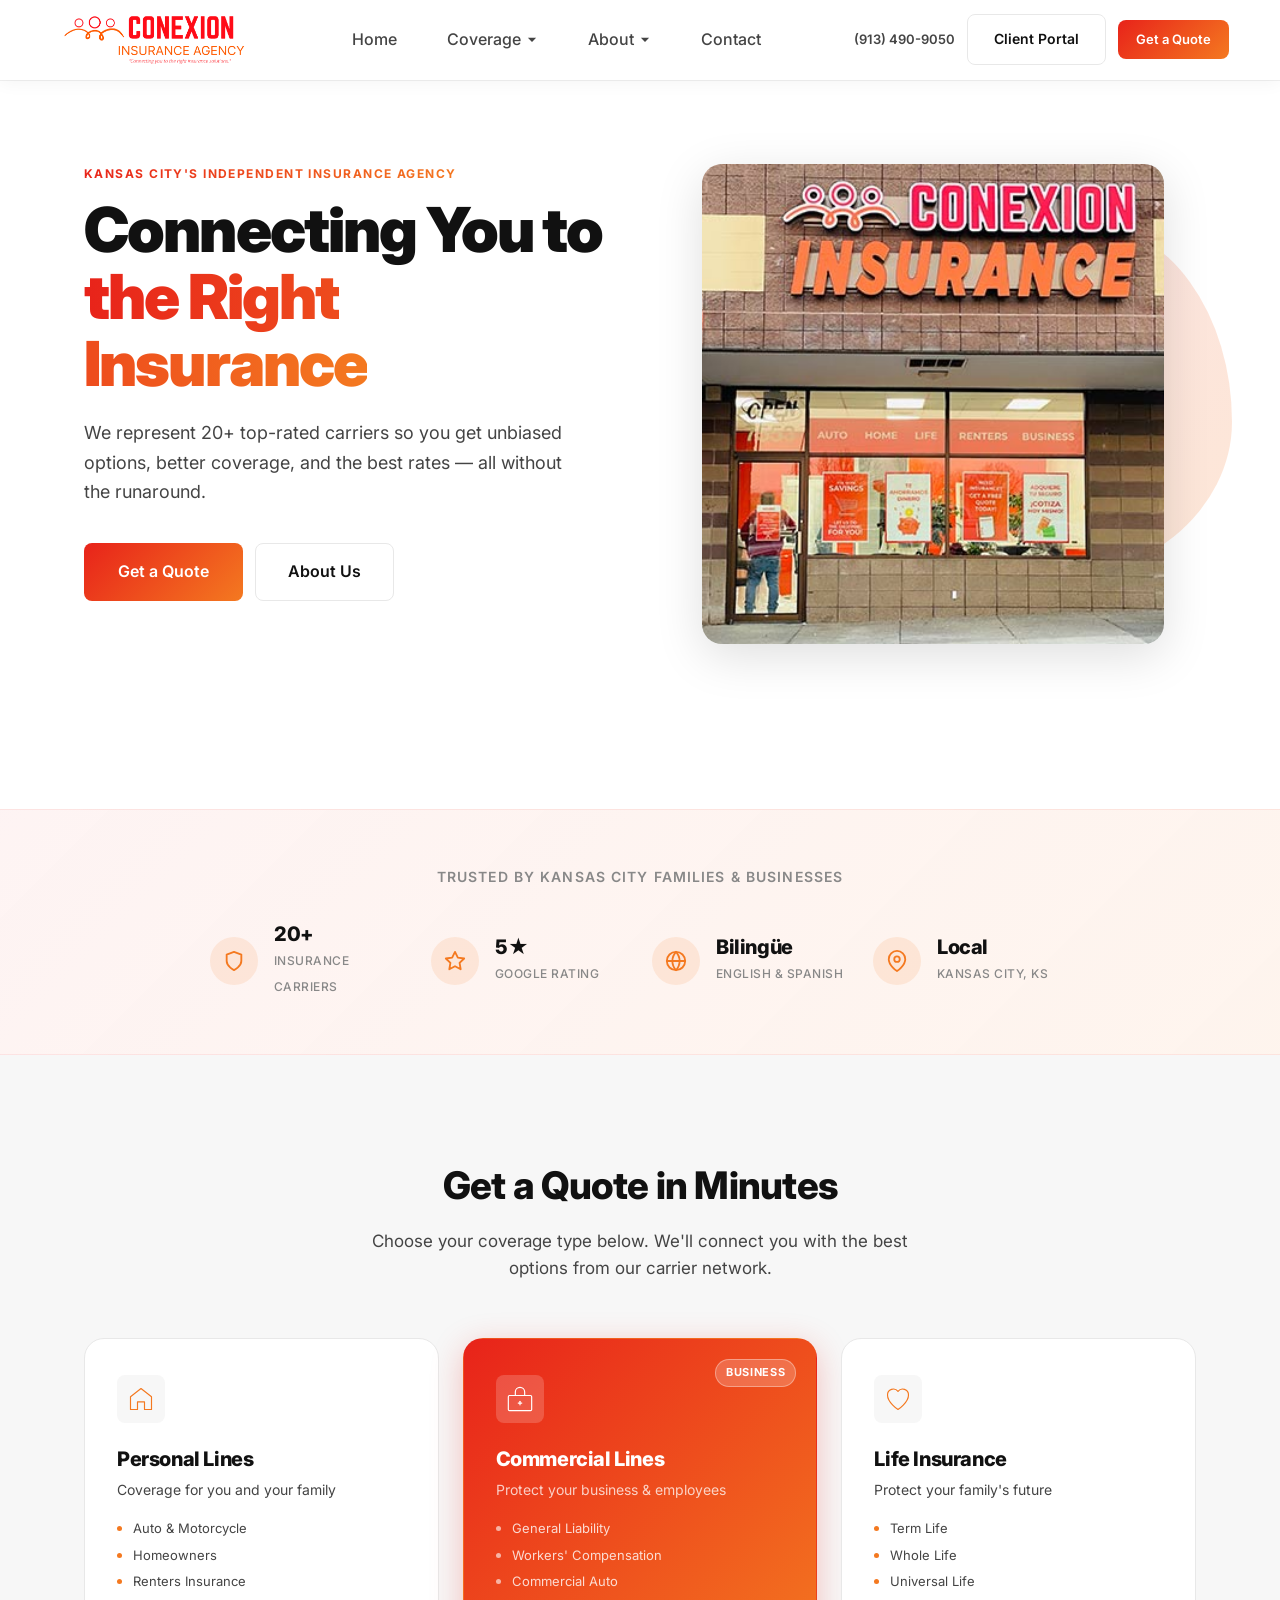
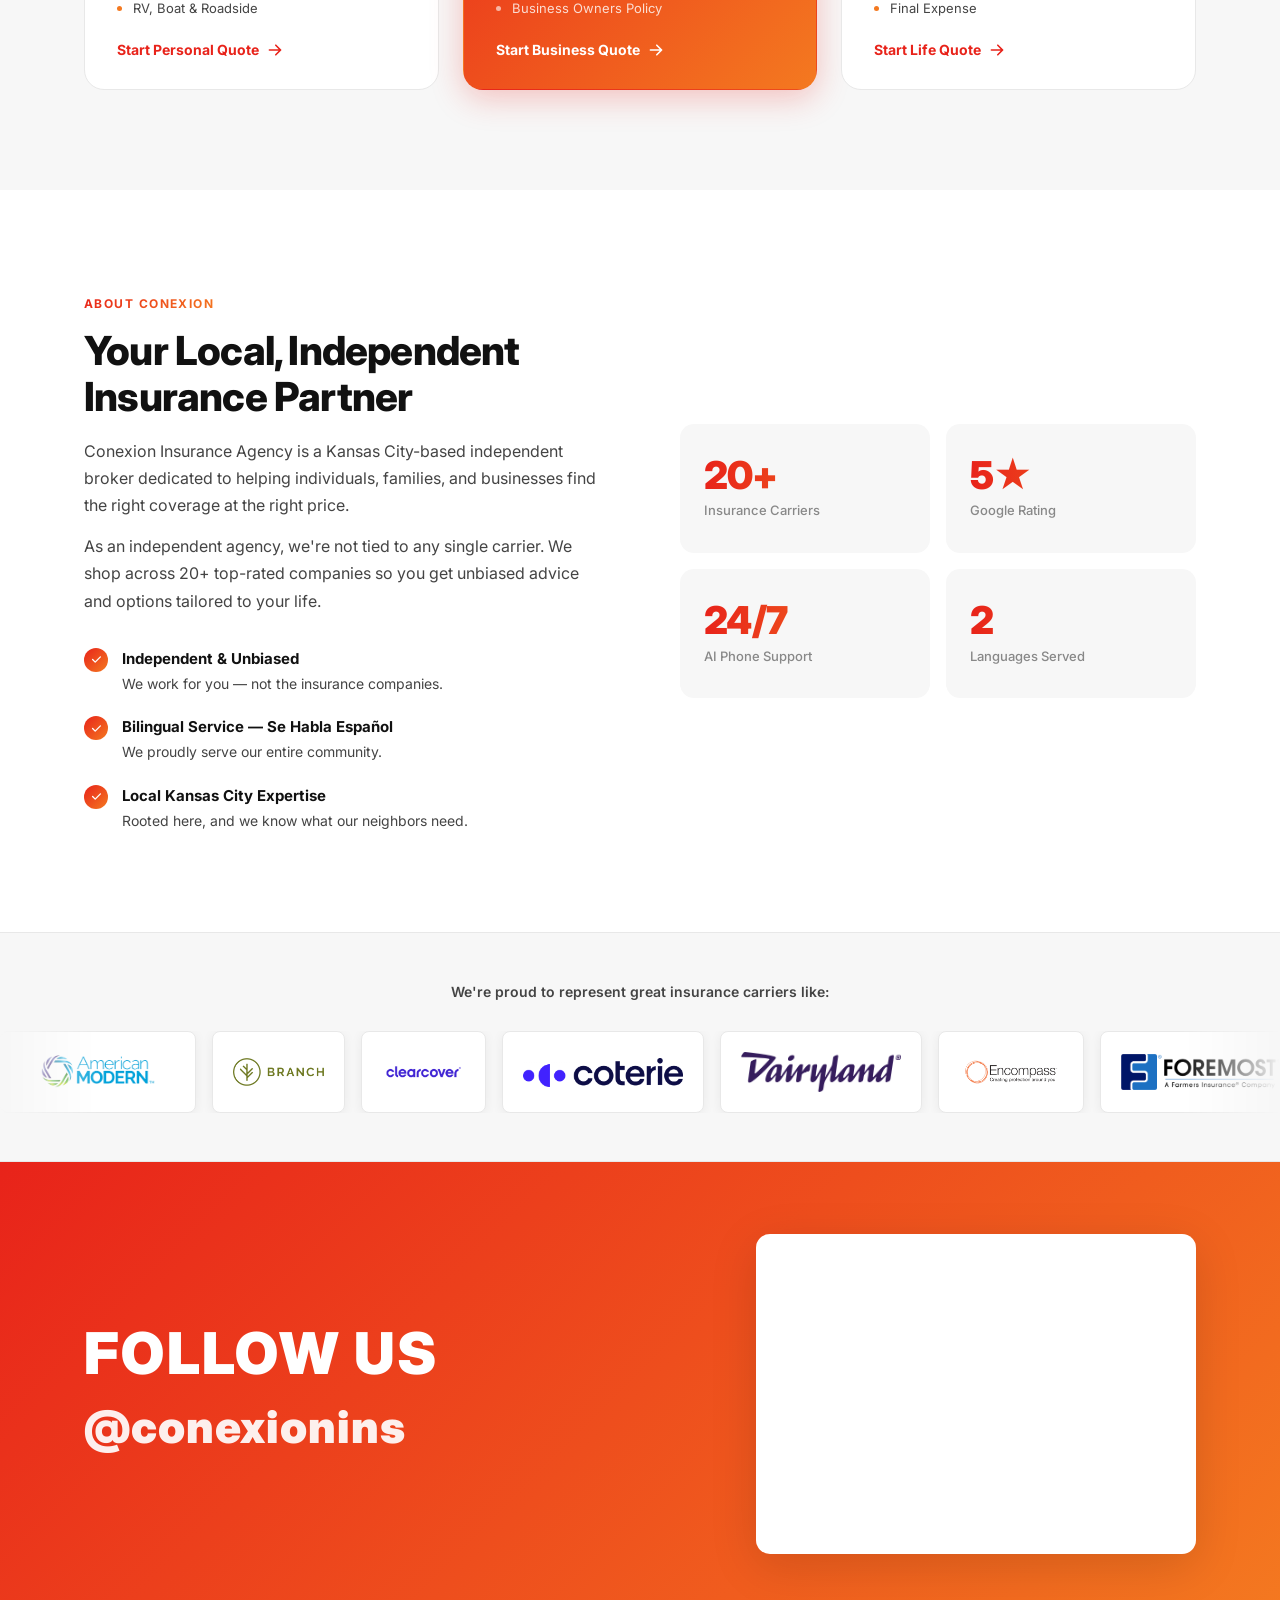
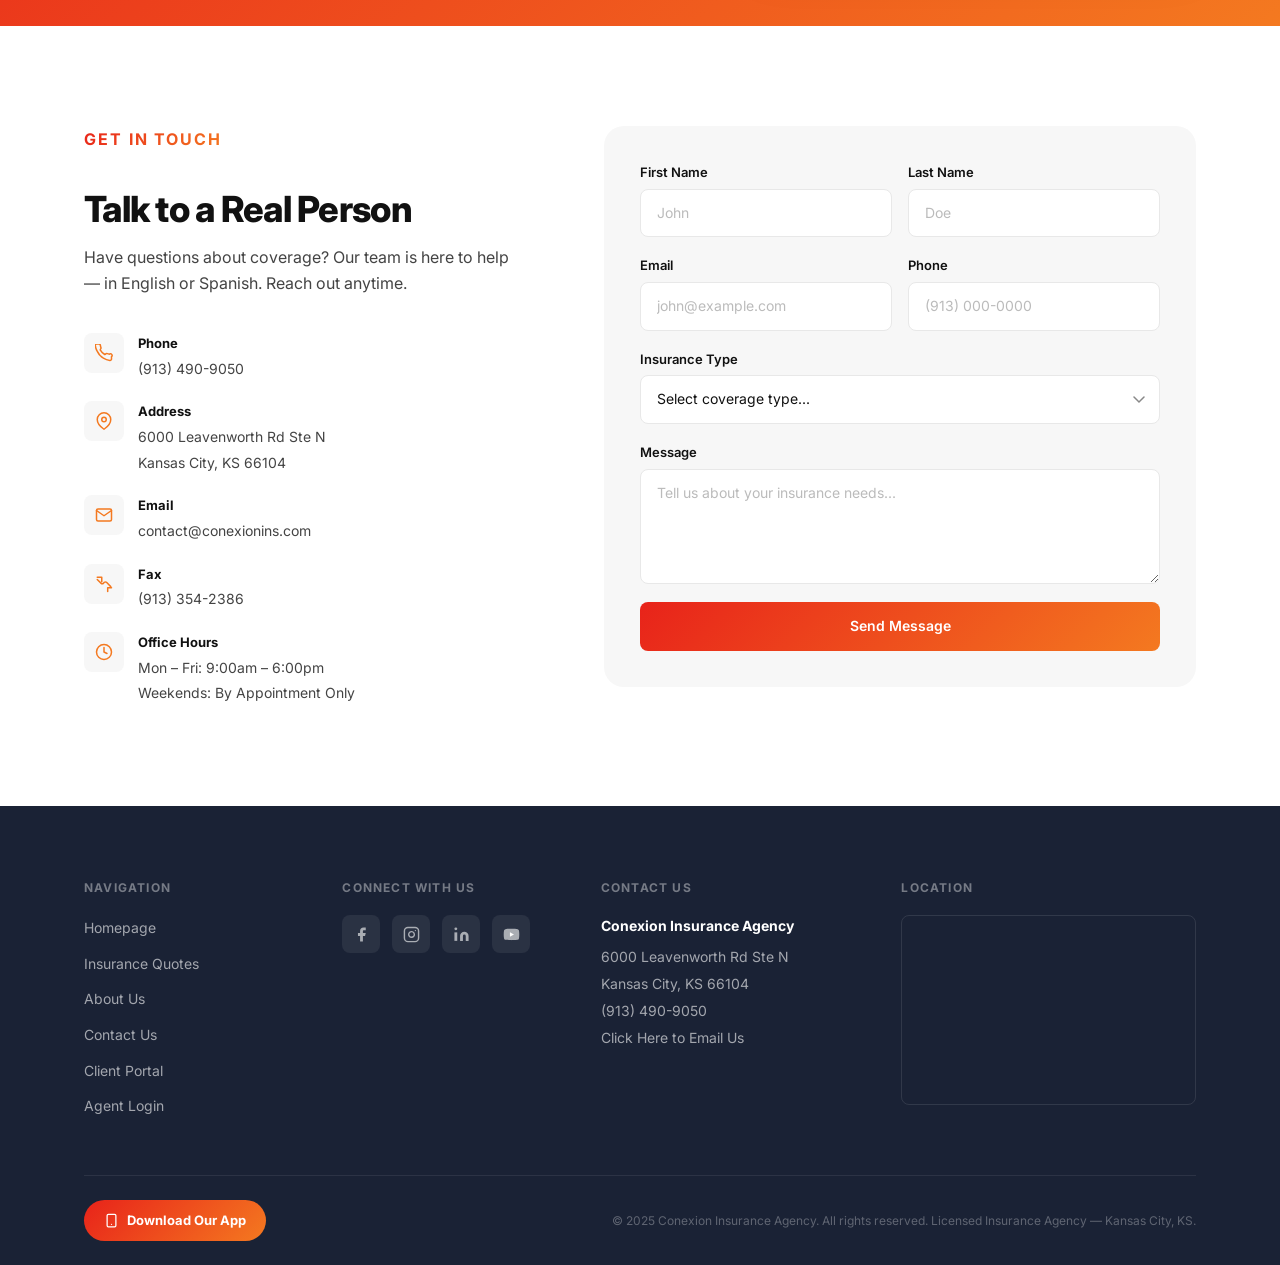
==== index.html @ 3abfe739 "Initial commit" ====
<!DOCTYPE html>
<html lang="en">
<head>
  <meta charset="UTF-8">
  <meta name="viewport" content="width=device-width, initial-scale=1.0">
  <title>Conexion Insurance Agency | Kansas City</title>
  <meta name="description" content="Conexion Insurance Agency — Connecting you to the right insurance solutions. Auto, Home, Business, and Life Insurance in Kansas City, KS.">
  <link rel="preconnect" href="https://fonts.googleapis.com">
  <link rel="preconnect" href="https://fonts.gstatic.com" crossorigin>
  <link href="https://fonts.googleapis.com/css2?family=Inter:ital,wght@0,300;0,400;0,500;0,600;0,700;0,800;0,900;1,400&display=swap" rel="stylesheet">
  <link rel="icon" type="image/svg+xml" href="favicon.svg">
  <link rel="stylesheet" href="styles.css">
</head>
<body>

  <div id="site-header"></div>

  <!-- ═══════════════════════════════════════════════
       HERO
  ════════════════════════════════════════════════ -->
  <section id="home" class="hero">
    <div class="hero-content">
      <p class="eyebrow">Kansas City's Independent Insurance Agency</p>
      <h1 class="hero-headline">
        Connecting You to<br>
        <span class="gradient-text">the Right Insurance</span>
      </h1>
      <p class="hero-sub">
        We represent 20+ top-rated carriers so you get unbiased options, better coverage, and the best rates — all without the runaround.
      </p>
      <div class="hero-actions">
        <a href="#coverage" class="btn-primary btn-large">Get a Quote</a>
        <a href="#about" class="btn-ghost btn-large">About Us</a>
      </div>
    </div>

    <div class="hero-visual">
      <div class="hero-blob-shape"></div>
      <div class="hero-photo-frame">
        <img src="Images/outside.jpg" alt="Conexion Insurance Agency office" loading="eager">
      </div>
    </div>
  </section>

  <!-- ═══════════════════════════════════════════════
       STATS BAR
  ════════════════════════════════════════════════ -->
  <section class="stats-bar">
    <div class="container">
      <p class="stats-bar__label">Trusted by Kansas City families &amp; businesses</p>
      <div class="stats-bar__grid">
        <div class="stat-item">
          <div class="stat-icon">
            <svg viewBox="0 0 24 24" fill="none" stroke="currentColor" stroke-width="2" stroke-linecap="round" stroke-linejoin="round"><path d="M12 22s8-4 8-10V5l-8-3-8 3v7c0 6 8 10 8 10z"/></svg>
          </div>
          <div>
            <strong>20+</strong>
            <span>Insurance Carriers</span>
          </div>
        </div>
        <div class="stat-item">
          <div class="stat-icon">
            <svg viewBox="0 0 24 24" fill="none" stroke="currentColor" stroke-width="2" stroke-linecap="round" stroke-linejoin="round"><polygon points="12 2 15.09 8.26 22 9.27 17 14.14 18.18 21.02 12 17.77 5.82 21.02 7 14.14 2 9.27 8.91 8.26 12 2"/></svg>
          </div>
          <div>
            <strong>5★</strong>
            <span>Google Rating</span>
          </div>
        </div>
        <div class="stat-item">
          <div class="stat-icon">
            <svg viewBox="0 0 24 24" fill="none" stroke="currentColor" stroke-width="2" stroke-linecap="round" stroke-linejoin="round"><circle cx="12" cy="12" r="10"/><line x1="2" y1="12" x2="22" y2="12"/><path d="M12 2a15.3 15.3 0 014 10 15.3 15.3 0 01-4 10 15.3 15.3 0 01-4-10 15.3 15.3 0 014-10z"/></svg>
          </div>
          <div>
            <strong>Bilingüe</strong>
            <span>English &amp; Spanish</span>
          </div>
        </div>
        <div class="stat-item">
          <div class="stat-icon">
            <svg viewBox="0 0 24 24" fill="none" stroke="currentColor" stroke-width="2" stroke-linecap="round" stroke-linejoin="round"><path d="M21 10c0 7-9 13-9 13s-9-6-9-13a9 9 0 0118 0z"/><circle cx="12" cy="10" r="3"/></svg>
          </div>
          <div>
            <strong>Local</strong>
            <span>Kansas City, KS</span>
          </div>
        </div>
      </div>
    </div>
  </section>

  <!-- ═══════════════════════════════════════════════
       QUOTE / COVERAGE SECTION
  ════════════════════════════════════════════════ -->
  <section id="coverage" class="coverage-section">
    <div class="container">
      <div class="section-header">
        <h2>Get a Quote in Minutes</h2>
        <p>Choose your coverage type below. We'll connect you with the best options from our carrier network.</p>
      </div>

      <div class="quote-grid">

        <!-- Personal Lines -->
        <a href="https://quote.quotamation.com/direct-quote/conexioninsurance"
           target="_blank" rel="noopener noreferrer"
           class="quote-card">
          <div class="quote-card__icon">
            <svg viewBox="0 0 48 48" fill="none" stroke="currentColor" stroke-width="2" stroke-linecap="round" stroke-linejoin="round">
              <path d="M6 20L24 6L42 20V42H30V29H18V42H6V20Z"/>
            </svg>
          </div>
          <div class="quote-card__body">
            <h3>Personal Lines</h3>
            <p>Coverage for you and your family</p>
            <ul class="coverage-list">
              <li>Auto &amp; Motorcycle</li>
              <li>Homeowners</li>
              <li>Renters Insurance</li>
              <li>RV, Boat &amp; Roadside</li>
            </ul>
          </div>
          <div class="quote-card__cta">
            Start Personal Quote
            <svg viewBox="0 0 20 20" fill="currentColor"><path fill-rule="evenodd" d="M10.293 3.293a1 1 0 011.414 0l6 6a1 1 0 010 1.414l-6 6a1 1 0 01-1.414-1.414L14.586 11H3a1 1 0 110-2h11.586l-4.293-4.293a1 1 0 010-1.414z" clip-rule="evenodd"/></svg>
          </div>
        </a>

        <!-- Commercial Lines (featured) -->
        <a href="https://form.1fort.com/argsshal"
           target="_blank" rel="noopener noreferrer"
           class="quote-card quote-card--featured">
          <div class="featured-tag">Business</div>
          <div class="quote-card__icon">
            <svg viewBox="0 0 48 48" fill="none" stroke="currentColor" stroke-width="2" stroke-linecap="round" stroke-linejoin="round">
              <rect x="4" y="18" width="40" height="26" rx="2"/>
              <path d="M16 18V12a8 8 0 0116 0v6"/>
              <line x1="24" y1="28" x2="24" y2="34"/>
              <line x1="21" y1="31" x2="27" y2="31"/>
            </svg>
          </div>
          <div class="quote-card__body">
            <h3>Commercial Lines</h3>
            <p>Protect your business &amp; employees</p>
            <ul class="coverage-list">
              <li>General Liability</li>
              <li>Workers' Compensation</li>
              <li>Commercial Auto</li>
              <li>Business Owners Policy</li>
            </ul>
          </div>
          <div class="quote-card__cta">
            Start Business Quote
            <svg viewBox="0 0 20 20" fill="currentColor"><path fill-rule="evenodd" d="M10.293 3.293a1 1 0 011.414 0l6 6a1 1 0 010 1.414l-6 6a1 1 0 01-1.414-1.414L14.586 11H3a1 1 0 110-2h11.586l-4.293-4.293a1 1 0 010-1.414z" clip-rule="evenodd"/></svg>
          </div>
        </a>

        <!-- Life Insurance -->
        <a href="https://app.back9ins.com/apply/ElisUmana"
           target="_blank" rel="noopener noreferrer"
           class="quote-card">
          <div class="quote-card__icon">
            <svg viewBox="0 0 48 48" fill="none" stroke="currentColor" stroke-width="2" stroke-linecap="round" stroke-linejoin="round">
              <path d="M24 42S6 30 6 17a10 10 0 0118-6 10 10 0 0118 6c0 13-18 25-18 25z"/>
            </svg>
          </div>
          <div class="quote-card__body">
            <h3>Life Insurance</h3>
            <p>Protect your family's future</p>
            <ul class="coverage-list">
              <li>Term Life</li>
              <li>Whole Life</li>
              <li>Universal Life</li>
              <li>Final Expense</li>
            </ul>
          </div>
          <div class="quote-card__cta">
            Start Life Quote
            <svg viewBox="0 0 20 20" fill="currentColor"><path fill-rule="evenodd" d="M10.293 3.293a1 1 0 011.414 0l6 6a1 1 0 010 1.414l-6 6a1 1 0 01-1.414-1.414L14.586 11H3a1 1 0 110-2h11.586l-4.293-4.293a1 1 0 010-1.414z" clip-rule="evenodd"/></svg>
          </div>
        </a>

      </div>
    </div>
  </section>

  <!-- ═══════════════════════════════════════════════
       ABOUT
  ════════════════════════════════════════════════ -->
  <section id="about" class="about-section">
    <div class="container">
      <div class="about-grid">

        <div class="about-content">
          <p class="eyebrow">About Conexion</p>
          <h2>Your Local, Independent Insurance Partner</h2>
          <p class="body-lg">Conexion Insurance Agency is a Kansas City-based independent broker dedicated to helping individuals, families, and businesses find the right coverage at the right price.</p>
          <p class="body-lg">As an independent agency, we're not tied to any single carrier. We shop across 20+ top-rated companies so you get unbiased advice and options tailored to your life.</p>

          <div class="about-features">
            <div class="about-feature">
              <div class="check-icon" aria-hidden="true">
                <svg viewBox="0 0 20 20" fill="currentColor"><path fill-rule="evenodd" d="M16.707 5.293a1 1 0 010 1.414l-8 8a1 1 0 01-1.414 0l-4-4a1 1 0 011.414-1.414L8 12.586l7.293-7.293a1 1 0 011.414 0z" clip-rule="evenodd"/></svg>
              </div>
              <div>
                <strong>Independent &amp; Unbiased</strong>
                <p>We work for you — not the insurance companies.</p>
              </div>
            </div>
            <div class="about-feature">
              <div class="check-icon" aria-hidden="true">
                <svg viewBox="0 0 20 20" fill="currentColor"><path fill-rule="evenodd" d="M16.707 5.293a1 1 0 010 1.414l-8 8a1 1 0 01-1.414 0l-4-4a1 1 0 011.414-1.414L8 12.586l7.293-7.293a1 1 0 011.414 0z" clip-rule="evenodd"/></svg>
              </div>
              <div>
                <strong>Bilingual Service — Se Habla Español</strong>
                <p>We proudly serve our entire community.</p>
              </div>
            </div>
            <div class="about-feature">
              <div class="check-icon" aria-hidden="true">
                <svg viewBox="0 0 20 20" fill="currentColor"><path fill-rule="evenodd" d="M16.707 5.293a1 1 0 010 1.414l-8 8a1 1 0 01-1.414 0l-4-4a1 1 0 011.414-1.414L8 12.586l7.293-7.293a1 1 0 011.414 0z" clip-rule="evenodd"/></svg>
              </div>
              <div>
                <strong>Local Kansas City Expertise</strong>
                <p>Rooted here, and we know what our neighbors need.</p>
              </div>
            </div>
          </div>
        </div>

        <div class="about-stats-grid">
          <div class="stat-card">
            <span class="stat-num gradient-text">20+</span>
            <span class="stat-label">Insurance Carriers</span>
          </div>
          <div class="stat-card">
            <span class="stat-num gradient-text">5★</span>
            <span class="stat-label">Google Rating</span>
          </div>
          <div class="stat-card">
            <span class="stat-num gradient-text">24/7</span>
            <span class="stat-label">AI Phone Support</span>
          </div>
          <div class="stat-card">
            <span class="stat-num gradient-text">2</span>
            <span class="stat-label">Languages Served</span>
          </div>
        </div>

      </div>
    </div>
  </section>

  <!-- ═══════════════════════════════════════════════
       CARRIERS MARQUEE
  ════════════════════════════════════════════════ -->
  <section class="carriers-section">
    <p class="carriers-label">We're proud to represent great insurance carriers like:</p>
    <div class="marquee-track" aria-hidden="true">
      <div class="marquee-inner">
        <!-- Set 1 -->
        <div class="carrier-badge"><img src="logos/American-Modern.webp" alt="American Modern" loading="lazy"></div>
        <div class="carrier-badge"><img src="logos/branch-1.webp" alt="Branch" loading="lazy"></div>
        <div class="carrier-badge"><img src="logos/clearcover.png" alt="Clearcover" loading="lazy"></div>
        <div class="carrier-badge"><img src="logos/Coterie_Logo_Trans_FullColor-1024x185.png" alt="Coterie" loading="lazy"></div>
        <div class="carrier-badge"><img src="logos/DL_rgb_logo.png" alt="Dairyland" loading="lazy"></div>
        <div class="carrier-badge"><img src="logos/encompass.png" alt="Encompass" loading="lazy"></div>
        <div class="carrier-badge"><img src="logos/logos_0002_Foremost.png" alt="Foremost" loading="lazy"></div>
        <div class="carrier-badge"><img src="logos/berkshire-hathaway-specialty-logo.png" alt="Berkshire Hathaway" loading="lazy"></div>
        <div class="carrier-badge"><img src="logos/infinity-insurance-logo-png.png" alt="Infinity" loading="lazy"></div>
        <div class="carrier-badge"><img src="logos/kemper.png" alt="Kemper" loading="lazy"></div>
        <div class="carrier-badge"><img src="logos/Logo_of_Lemonade,_Inc.svg.png" alt="Lemonade" loading="lazy"></div>
        <div class="carrier-badge"><img src="logos/liberty mututal.png" alt="Liberty Mutual" loading="lazy"></div>
        <div class="carrier-badge"><img src="logos/National-General-Insurance-Logo-Vector.svg-.png" alt="National General" loading="lazy"></div>
        <div class="carrier-badge"><img src="logos/Nationwide-Insurance-Logo.png" alt="Nationwide" loading="lazy"></div>
        <div class="carrier-badge"><img src="logos/pie.webp" alt="Pie" loading="lazy"></div>
        <div class="carrier-badge"><img src="logos/progressive.png" alt="Progressive" loading="lazy"></div>
        <div class="carrier-badge"><img src="logos/safeco.png" alt="Safeco" loading="lazy"></div>
        <div class="carrier-badge"><img src="logos/stateauto.webp" alt="State Auto" loading="lazy"></div>
        <div class="carrier-badge"><img src="logos/The_Hartford_Financial_Services_Group_logo.svg.png" alt="The Hartford" loading="lazy"></div>
        <div class="carrier-badge"><img src="logos/travelers.png" alt="Travelers" loading="lazy"></div>
        <!-- Set 2 (duplicate for seamless loop) -->
        <div class="carrier-badge"><img src="logos/American-Modern.webp" alt="American Modern" loading="lazy"></div>
        <div class="carrier-badge"><img src="logos/branch-1.webp" alt="Branch" loading="lazy"></div>
        <div class="carrier-badge"><img src="logos/clearcover.png" alt="Clearcover" loading="lazy"></div>
        <div class="carrier-badge"><img src="logos/Coterie_Logo_Trans_FullColor-1024x185.png" alt="Coterie" loading="lazy"></div>
        <div class="carrier-badge"><img src="logos/DL_rgb_logo.png" alt="Dairyland" loading="lazy"></div>
        <div class="carrier-badge"><img src="logos/encompass.png" alt="Encompass" loading="lazy"></div>
        <div class="carrier-badge"><img src="logos/logos_0002_Foremost.png" alt="Foremost" loading="lazy"></div>
        <div class="carrier-badge"><img src="logos/berkshire-hathaway-specialty-logo.png" alt="Berkshire Hathaway" loading="lazy"></div>
        <div class="carrier-badge"><img src="logos/infinity-insurance-logo-png.png" alt="Infinity" loading="lazy"></div>
        <div class="carrier-badge"><img src="logos/kemper.png" alt="Kemper" loading="lazy"></div>
        <div class="carrier-badge"><img src="logos/Logo_of_Lemonade,_Inc.svg.png" alt="Lemonade" loading="lazy"></div>
        <div class="carrier-badge"><img src="logos/liberty mututal.png" alt="Liberty Mutual" loading="lazy"></div>
        <div class="carrier-badge"><img src="logos/National-General-Insurance-Logo-Vector.svg-.png" alt="National General" loading="lazy"></div>
        <div class="carrier-badge"><img src="logos/Nationwide-Insurance-Logo.png" alt="Nationwide" loading="lazy"></div>
        <div class="carrier-badge"><img src="logos/pie.webp" alt="Pie" loading="lazy"></div>
        <div class="carrier-badge"><img src="logos/progressive.png" alt="Progressive" loading="lazy"></div>
        <div class="carrier-badge"><img src="logos/safeco.png" alt="Safeco" loading="lazy"></div>
        <div class="carrier-badge"><img src="logos/stateauto.webp" alt="State Auto" loading="lazy"></div>
        <div class="carrier-badge"><img src="logos/The_Hartford_Financial_Services_Group_logo.svg.png" alt="The Hartford" loading="lazy"></div>
        <div class="carrier-badge"><img src="logos/travelers.png" alt="Travelers" loading="lazy"></div>
      </div>
    </div>
  </section>

  <!-- ═══════════════════════════════════════════════
       INSTAGRAM
  ════════════════════════════════════════════════ -->
  <section class="instagram-section">
    <div class="container">
      <div class="instagram-inner">

        <div class="instagram-cta">
          <p class="instagram-follow">FOLLOW US</p>
          <a href="https://www.instagram.com/conexionins/" target="_blank" rel="noopener" class="instagram-handle">@conexionins</a>
        </div>

        <div class="instagram-embed-wrap">
          <iframe class="instagram-media" src="https://www.instagram.com/conexionins/embed/?cr=1&v=13&wp=438&rd=https%3A%2F%2Fwww.conexionins.com" allowtransparency="true" allowfullscreen="true" frameborder="0" scrolling="no"></iframe>
        </div>

      </div>
    </div>
  </section>

  <!-- ═══════════════════════════════════════════════
       CONTACT
  ════════════════════════════════════════════════ -->
  <section id="contact" class="contact-section">
    <div class="container">
      <div class="contact-grid">

        <div class="contact-info">
          <p class="eyebrow">Get in Touch</p>
          <h2>Talk to a Real Person</h2>
          <p>Have questions about coverage? Our team is here to help — in English or Spanish. Reach out anytime.</p>

          <div class="contact-details">
            <a href="tel:9134909050" class="contact-item">
              <div class="contact-item__icon">
                <svg viewBox="0 0 24 24" fill="none" stroke="currentColor" stroke-width="2" stroke-linecap="round" stroke-linejoin="round"><path d="M22 16.92v3a2 2 0 01-2.18 2 19.79 19.79 0 01-8.63-3.07A19.5 19.5 0 013.07 9.8 19.79 19.79 0 01.22 1.22 2 2 0 012.18 0h3a2 2 0 012 1.72c.127.96.361 1.903.7 2.81a2 2 0 01-.45 2.11L6.91 7.91a16 16 0 006.06 6.06l1.27-.63a2 2 0 012.11-.45c.907.339 1.85.573 2.81.7A2 2 0 0122 16.92z"/></svg>
              </div>
              <div>
                <strong>Phone</strong>
                <span>(913) 490-9050</span>
              </div>
            </a>
            <div class="contact-item">
              <div class="contact-item__icon">
                <svg viewBox="0 0 24 24" fill="none" stroke="currentColor" stroke-width="2" stroke-linecap="round" stroke-linejoin="round"><path d="M21 10c0 7-9 13-9 13s-9-6-9-13a9 9 0 0118 0z"/><circle cx="12" cy="10" r="3"/></svg>
              </div>
              <div>
                <strong>Address</strong>
                <span>6000 Leavenworth Rd Ste N<br>Kansas City, KS 66104</span>
              </div>
            </div>
            <a href="mailto:contact@conexionins.com" class="contact-item">
              <div class="contact-item__icon">
                <svg viewBox="0 0 24 24" fill="none" stroke="currentColor" stroke-width="2" stroke-linecap="round" stroke-linejoin="round"><path d="M4 4h16c1.1 0 2 .9 2 2v12c0 1.1-.9 2-2 2H4c-1.1 0-2-.9-2-2V6c0-1.1.9-2 2-2z"/><polyline points="22,6 12,13 2,6"/></svg>
              </div>
              <div>
                <strong>Email</strong>
                <span>contact@conexionins.com</span>
              </div>
            </a>
            <div class="contact-item">
              <div class="contact-item__icon">
                <svg viewBox="0 0 24 24" fill="none" stroke="currentColor" stroke-width="2" stroke-linecap="round" stroke-linejoin="round"><polyline points="22 16.92 16.92 16.92 16.92 22"/><path d="M21 15.46l-5.69-5.69a2 2 0 00-2.83 0l-1.42 1.41a2 2 0 01-2.83 0L3 6"/><path d="M3 3h6v6"/></svg>
              </div>
              <div>
                <strong>Fax</strong>
                <span>(913) 354-2386</span>
              </div>
            </div>
            <div class="contact-item">
              <div class="contact-item__icon">
                <svg viewBox="0 0 24 24" fill="none" stroke="currentColor" stroke-width="2" stroke-linecap="round" stroke-linejoin="round"><circle cx="12" cy="12" r="10"/><polyline points="12 6 12 12 16 14"/></svg>
              </div>
              <div>
                <strong>Office Hours</strong>
                <span>Mon – Fri: 9:00am – 6:00pm<br>Weekends: By Appointment Only</span>
              </div>
            </div>
          </div>
        </div>

        <div class="contact-form-wrap">
          <form id="contact-form" class="contact-form" novalidate>
            <div class="form-row">
              <div class="form-group">
                <label for="firstName">First Name</label>
                <input type="text" id="firstName" name="firstName" required placeholder="John" autocomplete="given-name">
              </div>
              <div class="form-group">
                <label for="lastName">Last Name</label>
                <input type="text" id="lastName" name="lastName" required placeholder="Doe" autocomplete="family-name">
              </div>
            </div>
            <div class="form-row">
              <div class="form-group">
                <label for="email">Email</label>
                <input type="email" id="email" name="email" required placeholder="john@example.com" autocomplete="email">
              </div>
              <div class="form-group">
                <label for="phone">Phone</label>
                <input type="tel" id="phone" name="phone" placeholder="(913) 000-0000" autocomplete="tel">
              </div>
            </div>
            <div class="form-group">
              <label for="insuranceType">Insurance Type</label>
              <select id="insuranceType" name="insuranceType">
                <option value="">Select coverage type...</option>
                <option value="personal">Personal Lines (Auto / Home)</option>
                <option value="commercial">Commercial Lines (Business)</option>
                <option value="life">Life Insurance</option>
                <option value="other">Other / Not Sure</option>
              </select>
            </div>
            <div class="form-group">
              <label for="message">Message</label>
              <textarea id="message" name="message" rows="4" placeholder="Tell us about your insurance needs..."></textarea>
            </div>
            <button type="submit" class="btn-primary btn-full" id="form-submit">
              <span class="btn-text">Send Message</span>
              <span class="btn-loading" hidden>Sending...</span>
            </button>
            <div id="form-success" class="form-feedback form-success" hidden>
              <svg viewBox="0 0 24 24" fill="none" stroke="currentColor" stroke-width="2"><path d="M22 11.08V12a10 10 0 11-5.93-9.14"/><path d="M22 4L12 14.01l-3-3"/></svg>
              Thank you! We'll be in touch within one business day.
            </div>
            <div id="form-error" class="form-feedback form-error" hidden>
              Something went wrong. Please call us at <a href="tel:9134909050">(913) 490-9050</a>.
            </div>
          </form>
        </div>

      </div>
    </div>
  </section>

  <div id="site-footer"></div>

  <script src="components.js"></script>
  <script src="script.js"></script>
</body>
</html>
---- styles.css ----
/* ═══════════════════════════════════════════════
   TOKENS
════════════════════════════════════════════════ */
:root {
  --red: #E8231A;
  --orange: #F47920;
  --gradient: linear-gradient(135deg, #E8231A 0%, #F47920 100%);
  --gradient-text: linear-gradient(90deg, #E8231A, #F47920);

  --ink: #111111;
  --ink-light: #444444;
  --muted: #888888;
  --border: #E8E8E8;
  --bg: #FFFFFF;
  --bg-soft: #F7F7F7;

  --radius-sm: 8px;
  --radius: 14px;
  --radius-lg: 20px;

  --shadow-sm: 0 2px 12px rgba(0,0,0,0.06);
  --shadow: 0 4px 28px rgba(0,0,0,0.09);
  --shadow-lg: 0 12px 48px rgba(0,0,0,0.13);

  --ease: 0.24s cubic-bezier(0.4, 0, 0.2, 1);

  --nav-h: 80px;
  --max-w: 1160px;
}

/* ═══════════════════════════════════════════════
   RESET + BASE
════════════════════════════════════════════════ */
*, *::before, *::after { box-sizing: border-box; margin: 0; padding: 0; }

html { scroll-behavior: smooth; font-size: 16px; }

body {
  font-family: 'Inter', -apple-system, BlinkMacSystemFont, 'Segoe UI', sans-serif;
  color: var(--ink);
  background: var(--bg);
  line-height: 1.6;
  -webkit-font-smoothing: antialiased;
}

img, svg { display: block; max-width: 100%; }
a { color: inherit; text-decoration: none; }
ul { list-style: none; }
address { font-style: normal; }
button { cursor: pointer; border: none; background: none; font: inherit; }
input, select, textarea { font: inherit; }

/* ═══════════════════════════════════════════════
   LAYOUT HELPERS
════════════════════════════════════════════════ */
.container {
  width: 100%;
  max-width: var(--max-w);
  margin: 0 auto;
  padding: 0 24px;
}

.section-header {
  text-align: center;
  max-width: 560px;
  margin: 0 auto 56px;
}
.section-header h2 { font-size: clamp(28px, 4vw, 38px); font-weight: 800; letter-spacing: -0.02em; margin-bottom: 12px; }
.section-header p { color: var(--ink-light); font-size: 17px; line-height: 1.6; }

.eyebrow {
  display: inline-block;
  font-size: 12px;
  font-weight: 700;
  letter-spacing: 0.12em;
  text-transform: uppercase;
  background: var(--gradient);
  -webkit-background-clip: text;
  -webkit-text-fill-color: transparent;
  background-clip: text;
  margin-bottom: 14px;
}

.gradient-text {
  background: var(--gradient-text);
  -webkit-background-clip: text;
  -webkit-text-fill-color: transparent;
  background-clip: text;
}

/* ═══════════════════════════════════════════════
   BUTTONS
════════════════════════════════════════════════ */
.btn-primary {
  display: inline-flex;
  align-items: center;
  gap: 8px;
  padding: 13px 26px;
  background: var(--gradient);
  color: white;
  font-size: 14px;
  font-weight: 600;
  border-radius: var(--radius-sm);
  transition: opacity var(--ease), transform var(--ease), box-shadow var(--ease);
  white-space: nowrap;
}
.btn-primary:hover { opacity: 0.9; transform: translateY(-1px); box-shadow: 0 6px 20px rgba(232,35,26,0.35); }
.btn-primary:active { transform: translateY(0); }

.btn-sm { padding: 9px 18px; font-size: 13px; }
.btn-large { padding: 16px 34px; font-size: 16px; }
.btn-full { width: 100%; justify-content: center; }

.btn-ghost {
  display: inline-flex;
  align-items: center;
  gap: 8px;
  padding: 13px 26px;
  border: 1.5px solid var(--border);
  color: var(--ink);
  font-size: 14px;
  font-weight: 600;
  border-radius: var(--radius-sm);
  transition: border-color var(--ease), background var(--ease);
}
.btn-ghost:hover { border-color: var(--orange); background: #fff7f0; }
.btn-ghost.btn-large { padding: 15px 32px; font-size: 16px; }

/* ═══════════════════════════════════════════════
   NAVIGATION
════════════════════════════════════════════════ */
.nav-header {
  position: fixed;
  top: 0;
  left: 0;
  right: 0;
  z-index: 100;
  height: 80px;
  background: rgba(255,255,255,0.95);
  backdrop-filter: blur(12px);
  -webkit-backdrop-filter: blur(12px);
  border-bottom: 1px solid transparent;
  box-shadow: 0 1px 0 rgba(0,0,0,0.06), 0 4px 16px rgba(0,0,0,0.04);
  transition: border-color var(--ease), box-shadow var(--ease), transform 0.3s cubic-bezier(0.4,0,0.2,1);
}
.nav-header.scrolled { border-color: var(--border); box-shadow: 0 1px 0 rgba(0,0,0,0.08), 0 6px 24px rgba(0,0,0,0.07); }
.nav-header.nav-hidden { transform: translateY(-100%); box-shadow: none; border-color: transparent; }

.nav-container {
  width: 100%;
  padding: 0 4vw;
  height: 100%;
  display: flex;
  align-items: center;
  justify-content: space-between;
  gap: 0;
}

.nav-logo {
  display: flex;
  align-items: center;
  flex-shrink: 0;
  text-decoration: none;
}
.nav-logo-img { height: 64px; width: auto; display: block; }

.nav-links {
  display: flex;
  align-items: center;
  gap: 2px;
  flex: 1;
  justify-content: center;
}
.nav-link {
  padding: 8px 24px;
  font-size: 16px;
  font-weight: 500;
  color: var(--ink-light);
  border-radius: var(--radius-sm);
  white-space: nowrap;
  transition: color var(--ease), background var(--ease);
}
.nav-link:hover { color: var(--ink); background: var(--bg-soft); }

.nav-actions {
  display: flex;
  align-items: center;
  gap: 12px;
  flex-shrink: 0;
}
.nav-phone {
  font-size: 13px;
  font-weight: 600;
  color: var(--ink-light);
  white-space: nowrap;
  transition: color var(--ease);
}
.nav-phone:hover { color: var(--red); }

/* Dropdown */
.nav-dropdown { position: relative; }
.nav-dropdown__toggle {
  display: flex; align-items: center; gap: 5px; cursor: pointer;
}
.nav-dropdown__toggle svg { transition: transform var(--ease); flex-shrink: 0; }
.nav-dropdown:hover .nav-dropdown__toggle svg,
.nav-dropdown:focus-within .nav-dropdown__toggle svg { transform: rotate(180deg); }
.nav-dropdown__menu {
  position: absolute;
  top: 100%;
  left: 50%;
  transform: translateX(-50%) translateY(-6px);
  background: white;
  border: 1px solid var(--border);
  border-radius: var(--radius);
  box-shadow: var(--shadow-lg);
  padding: 18px 8px 8px;
  min-width: 230px;
  opacity: 0;
  pointer-events: none;
  transition: opacity 0.18s ease, transform 0.18s ease;
  z-index: 200;
}
.nav-dropdown:hover .nav-dropdown__menu,
.nav-dropdown:focus-within .nav-dropdown__menu {
  opacity: 1; pointer-events: all; transform: translateX(-50%) translateY(0);
}
.nav-dropdown__menu li a {
  display: block; padding: 10px 14px; font-size: 14px; font-weight: 500;
  color: var(--ink-light); border-radius: var(--radius-sm);
  transition: background var(--ease), color var(--ease);
}
.nav-dropdown__menu li a:hover { background: var(--bg-soft); color: var(--red); }
.nav-dropdown__menu--wide { min-width: 280px; }
.nav-dropdown__label {
  padding: 4px 14px 2px;
  font-size: 10px; font-weight: 700; letter-spacing: 0.1em; text-transform: uppercase;
  color: var(--muted); pointer-events: none;
}
.nav-dropdown__label--section {
  margin-top: 6px; padding-top: 8px;
  border-top: 1px solid var(--border);
}
.mobile-nav-section-label {
  padding: 10px 24px 2px;
  font-size: 10px; font-weight: 700; letter-spacing: 0.1em; text-transform: uppercase;
  color: var(--muted);
}
.mobile-nav-link--sub { padding-left: 32px !important; font-size: 14px !important; }

/* Subpage layout */
.subpage-main { padding-top: var(--nav-h); min-height: 60vh; }
.subpage-hero {
  background: var(--bg-soft);
  padding: 64px 0 52px;
  text-align: center;
  border-bottom: 1px solid var(--border);
}
.subpage-hero .eyebrow { margin-bottom: 10px; }
.subpage-hero h1 {
  font-size: clamp(28px, 4vw, 48px); font-weight: 900;
  letter-spacing: -0.03em; margin-bottom: 14px; color: var(--ink);
}
.subpage-hero p { font-size: 17px; color: var(--ink-light); max-width: 560px; margin: 0 auto; }
.subpage-content { padding: 72px 0; }

/* Gallery grid */
.gallery-grid {
  display: grid; grid-template-columns: repeat(auto-fill, minmax(280px, 1fr)); gap: 16px;
}
.gallery-grid img {
  width: 100%; aspect-ratio: 4/3; object-fit: cover;
  border-radius: var(--radius); box-shadow: var(--shadow-sm);
  transition: transform var(--ease), box-shadow var(--ease);
}
.gallery-grid img:hover { transform: scale(1.02); box-shadow: var(--shadow); }

/* Testimonial cards */
.testimonials-grid {
  display: grid; grid-template-columns: repeat(auto-fill, minmax(300px, 1fr)); gap: 24px;
}
.testimonial-card {
  background: white; border: 1.5px solid var(--border); border-radius: var(--radius);
  padding: 28px; box-shadow: var(--shadow-sm);
}
.testimonial-stars { color: #f59e0b; font-size: 18px; margin-bottom: 14px; }
.testimonial-text { font-size: 15px; line-height: 1.7; color: var(--ink-light); margin-bottom: 20px; font-style: italic; }
.testimonial-author strong { display: block; font-weight: 700; color: var(--ink); }
.testimonial-author span { font-size: 13px; color: var(--muted); }

/* Video grid */
.video-grid {
  display: grid; grid-template-columns: repeat(auto-fill, minmax(320px, 1fr)); gap: 24px;
}
.video-card { border-radius: var(--radius); overflow: hidden; box-shadow: var(--shadow); }
.video-card iframe { display: block; width: 100%; aspect-ratio: 16/9; border: none; }
.video-embed { border-radius: var(--radius); overflow: hidden; box-shadow: var(--shadow); aspect-ratio: 16/9; }
.video-embed iframe { display: block; width: 100%; height: 100%; border: none; }
.video-placeholder {
  background: var(--bg-soft); border: 2px dashed var(--border);
  border-radius: var(--radius); aspect-ratio: 16/9;
  display: flex; flex-direction: column; align-items: center; justify-content: center;
  gap: 10px; color: var(--muted); font-size: 14px; text-align: center; padding: 24px;
}
.video-placeholder svg { width: 40px; height: 40px; color: var(--orange); }

/* Carriers grid (full page) */
.carriers-full-grid {
  display: grid; grid-template-columns: repeat(auto-fill, minmax(180px, 1fr)); gap: 20px;
}
.carrier-full-card {
  background: white; border: 1.5px solid var(--border); border-radius: var(--radius);
  padding: 24px 20px; display: flex; align-items: center; justify-content: center;
  box-shadow: var(--shadow-sm); transition: border-color var(--ease), box-shadow var(--ease);
  min-height: 100px;
}
.carrier-full-card:hover { border-color: var(--orange); box-shadow: var(--shadow); }
.carrier-full-card img { max-height: 60px; max-width: 140px; width: auto; object-fit: contain; }

/* Refer form */
.refer-form-wrap {
  max-width: 640px; margin: 0 auto;
  background: white; border: 1.5px solid var(--border);
  border-radius: var(--radius-lg); padding: 48px; box-shadow: var(--shadow);
}
@media (max-width: 600px) { .refer-form-wrap { padding: 28px 20px; } }

/* Prose (privacy/accessibility) */
.prose { max-width: 760px; margin: 0 auto; }
.prose h2 { font-size: 22px; font-weight: 800; margin: 40px 0 12px; color: var(--ink); }
.prose h3 { font-size: 17px; font-weight: 700; margin: 28px 0 8px; color: var(--ink); }
.prose p { font-size: 15px; line-height: 1.8; color: var(--ink-light); margin-bottom: 14px; }
.prose ul { margin: 0 0 16px 20px; list-style: disc; }
.prose ul li { font-size: 15px; line-height: 1.8; color: var(--ink-light); margin-bottom: 6px; }
.prose a { color: var(--red); text-decoration: underline; }

/* Hamburger */
.nav-toggle {
  display: none;
  flex-direction: column;
  gap: 5px;
  padding: 6px;
  margin-left: auto;
}
.nav-toggle span {
  display: block;
  width: 22px;
  height: 2px;
  background: var(--ink);
  border-radius: 2px;
  transition: transform var(--ease), opacity var(--ease);
}
.nav-toggle.open span:nth-child(1) { transform: translateY(7px) rotate(45deg); }
.nav-toggle.open span:nth-child(2) { opacity: 0; }
.nav-toggle.open span:nth-child(3) { transform: translateY(-7px) rotate(-45deg); }

/* Mobile Drawer */
.mobile-nav {
  position: fixed;
  top: var(--nav-h);
  left: 0;
  right: 0;
  background: white;
  border-bottom: 1px solid var(--border);
  padding: 20px 24px 28px;
  display: flex;
  flex-direction: column;
  gap: 6px;
  z-index: 99;
  transform: translateY(calc(-100% - var(--nav-h)));
  transition: transform var(--ease);
  box-shadow: var(--shadow);
}
.mobile-nav.open { transform: translateY(0); }
.mobile-nav-link { display: block; padding: 11px 14px; font-size: 15px; font-weight: 500; border-radius: var(--radius-sm); }
.mobile-nav-link:hover { background: var(--bg-soft); }
.mobile-phone { padding: 11px 14px; font-size: 15px; font-weight: 600; color: var(--ink-light); }
.mobile-overlay {
  position: fixed; inset: 0; background: rgba(0,0,0,0.3);
  z-index: 98; opacity: 0; pointer-events: none; transition: opacity var(--ease);
}
.mobile-overlay.open { opacity: 1; pointer-events: all; }

/* ═══════════════════════════════════════════════
   HERO
════════════════════════════════════════════════ */
.hero {
  padding-top: var(--nav-h);
  padding-bottom: 80px;
  display: grid;
  grid-template-columns: 1fr 1fr;
  align-items: center;
  max-width: var(--max-w);
  margin: 0 auto;
  padding-left: 24px;
  padding-right: 24px;
  gap: 60px;
}

.hero-content { padding: 80px 0; }

.hero-headline {
  font-size: clamp(38px, 5.5vw, 62px);
  font-weight: 900;
  letter-spacing: -0.03em;
  line-height: 1.08;
  margin-bottom: 20px;
}

.hero-sub {
  font-size: 18px;
  color: var(--ink-light);
  line-height: 1.65;
  max-width: 480px;
  margin-bottom: 36px;
}

.hero-actions {
  display: flex;
  gap: 12px;
  flex-wrap: wrap;
  margin-bottom: 48px;
}

.hero-trust {
  display: flex;
  align-items: center;
  gap: 28px;
}
.trust-item { display: flex; flex-direction: column; }
.trust-item strong { font-size: 20px; font-weight: 800; letter-spacing: -0.02em; color: var(--ink); }
.trust-item span { font-size: 11px; font-weight: 500; color: var(--muted); text-transform: uppercase; letter-spacing: 0.05em; }
.trust-divider { width: 1px; height: 36px; background: var(--border); }

/* Hero visual */
.hero-visual {
  position: relative;
  display: flex;
  align-items: center;
  justify-content: center;
  height: 480px;
}

.hero-blob-shape {
  position: absolute;
  width: 360px;
  height: 360px;
  background: linear-gradient(135deg, rgba(232,35,26,0.13) 0%, rgba(244,121,32,0.18) 100%);
  border-radius: 60% 40% 55% 45% / 45% 55% 45% 55%;
  top: 50%;
  right: 0;
  transform: translateY(-50%) translateX(10%);
  z-index: 0;
}

.hero-photo-frame {
  position: relative;
  width: 88%;
  height: 100%;
  border-radius: var(--radius-lg);
  overflow: hidden;
  box-shadow: var(--shadow-lg);
  z-index: 1;
}

.hero-photo-frame img {
  width: 100%;
  height: 100%;
  object-fit: cover;
  display: block;
}

/* ═══════════════════════════════════════════════
   COVERAGE / QUOTE
════════════════════════════════════════════════ */
.coverage-section {
  padding: 100px 0;
  background: var(--bg-soft);
}

.quote-grid {
  display: grid;
  grid-template-columns: repeat(3, 1fr);
  gap: 24px;
}

.quote-card {
  position: relative;
  background: white;
  border: 1.5px solid var(--border);
  border-radius: var(--radius-lg);
  padding: 36px 32px 28px;
  display: flex;
  flex-direction: column;
  gap: 20px;
  transition: transform var(--ease), box-shadow var(--ease), border-color var(--ease);
  text-decoration: none;
  color: var(--ink);
  overflow: hidden;
}
.quote-card:hover {
  transform: translateY(-4px);
  box-shadow: var(--shadow-lg);
  border-color: var(--orange);
}

.quote-card--featured {
  border-color: transparent;
  background: var(--gradient);
  color: white;
  box-shadow: 0 8px 32px rgba(232,35,26,0.26);
}
.quote-card--featured:hover { transform: translateY(-6px); box-shadow: 0 16px 48px rgba(232,35,26,0.35); }

.featured-tag {
  position: absolute;
  top: 20px;
  right: 20px;
  background: rgba(255,255,255,0.2);
  color: white;
  font-size: 11px;
  font-weight: 700;
  letter-spacing: 0.06em;
  text-transform: uppercase;
  padding: 4px 10px;
  border-radius: 20px;
  border: 1px solid rgba(255,255,255,0.35);
}

.quote-card__icon {
  width: 48px;
  height: 48px;
  display: flex;
  align-items: center;
  justify-content: center;
  border-radius: var(--radius-sm);
  background: var(--bg-soft);
}
.quote-card--featured .quote-card__icon { background: rgba(255,255,255,0.18); }
.quote-card__icon svg { width: 28px; height: 28px; color: var(--orange); }
.quote-card--featured .quote-card__icon svg { color: white; }

.quote-card__body h3 {
  font-size: 20px;
  font-weight: 800;
  letter-spacing: -0.02em;
  margin-bottom: 4px;
}
.quote-card__body p {
  font-size: 14px;
  color: var(--ink-light);
  margin-bottom: 16px;
}
.quote-card--featured .quote-card__body p { color: rgba(255,255,255,0.75); }

.coverage-list {
  display: flex;
  flex-direction: column;
  gap: 6px;
}
.coverage-list li {
  font-size: 13px;
  color: var(--ink-light);
  padding-left: 16px;
  position: relative;
}
.coverage-list li::before {
  content: '';
  position: absolute;
  left: 0;
  top: 8px;
  width: 5px;
  height: 5px;
  border-radius: 50%;
  background: var(--orange);
}
.quote-card--featured .coverage-list li { color: rgba(255,255,255,0.8); }
.quote-card--featured .coverage-list li::before { background: rgba(255,255,255,0.6); }

.quote-card__cta {
  margin-top: auto;
  display: flex;
  align-items: center;
  gap: 8px;
  font-size: 14px;
  font-weight: 700;
  color: var(--red);
}
.quote-card__cta svg { width: 16px; height: 16px; transition: transform var(--ease); }
.quote-card:hover .quote-card__cta svg { transform: translateX(4px); }
.quote-card--featured .quote-card__cta { color: white; }

/* ═══════════════════════════════════════════════
   ABOUT
════════════════════════════════════════════════ */
.about-section {
  padding: 100px 0;
  background: white;
}

.about-grid {
  display: grid;
  grid-template-columns: 1fr 1fr;
  gap: 80px;
  align-items: center;
}

.about-content h2 {
  font-size: clamp(28px, 3.5vw, 40px);
  font-weight: 800;
  letter-spacing: -0.02em;
  margin-bottom: 18px;
  line-height: 1.15;
}

.body-lg {
  font-size: 16px;
  color: var(--ink-light);
  line-height: 1.7;
  margin-bottom: 14px;
}

.about-features { margin-top: 32px; display: flex; flex-direction: column; gap: 20px; }

.about-feature {
  display: flex;
  gap: 14px;
  align-items: flex-start;
}

.check-icon {
  flex-shrink: 0;
  width: 24px;
  height: 24px;
  border-radius: 50%;
  background: var(--gradient);
  display: flex;
  align-items: center;
  justify-content: center;
  margin-top: 1px;
}
.check-icon svg { width: 13px; height: 13px; color: white; }

.about-feature strong { font-size: 15px; font-weight: 700; display: block; margin-bottom: 2px; }
.about-feature p { font-size: 14px; color: var(--ink-light); margin: 0; }

.about-stats-grid {
  display: grid;
  grid-template-columns: 1fr 1fr;
  gap: 16px;
}

.stat-card {
  background: var(--bg-soft);
  border-radius: var(--radius);
  padding: 32px 24px;
  display: flex;
  flex-direction: column;
  gap: 6px;
}
.stat-num {
  font-size: clamp(32px, 3vw, 44px);
  font-weight: 900;
  letter-spacing: -0.03em;
  line-height: 1;
}
.stat-label {
  font-size: 13px;
  font-weight: 500;
  color: var(--muted);
}

/* ═══════════════════════════════════════════════
   CARRIERS MARQUEE
════════════════════════════════════════════════ */
.carriers-section {
  padding: 48px 0;
  background: var(--bg-soft);
  border-top: 1px solid var(--border);
  border-bottom: 1px solid var(--border);
  overflow: hidden;
}

.carriers-label {
  text-align: center;
  font-size: 14px;
  font-weight: 600;
  color: var(--ink-light);
  margin-bottom: 28px;
  padding: 0 24px;
}

.marquee-track {
  overflow: hidden;
  /* fade edges */
  -webkit-mask-image: linear-gradient(to right, transparent 0%, black 8%, black 92%, transparent 100%);
  mask-image: linear-gradient(to right, transparent 0%, black 8%, black 92%, transparent 100%);
}

.marquee-inner {
  display: flex;
  gap: 16px;
  width: max-content;
  animation: marquee 30s linear infinite;
}

.marquee-track:hover .marquee-inner { animation-play-state: paused; }

.carrier-badge {
  flex-shrink: 0;
  background: white;
  border: 1.5px solid var(--border);
  border-radius: var(--radius-sm);
  padding: 14px 20px;
  display: flex;
  align-items: center;
  gap: 10px;
  white-space: nowrap;
  box-shadow: var(--shadow-sm);
  transition: border-color var(--ease), box-shadow var(--ease);
  cursor: default;
}
.carrier-badge:hover {
  border-color: var(--orange);
  box-shadow: var(--shadow);
}
.carrier-badge img {
  height: 52px;
  width: auto;
  max-width: 160px;
  object-fit: contain;
  flex-shrink: 0;
}
.carrier-badge img[src=""],
.carrier-badge img:not([src]) { display: none; }
.carrier-badge span {
  font-size: 14px;
  font-weight: 700;
  color: var(--ink-light);
}

@keyframes marquee {
  0%   { transform: translateX(0); }
  100% { transform: translateX(-50%); }
}

/* ═══════════════════════════════════════════════
   INSTAGRAM
════════════════════════════════════════════════ */
.instagram-section {
  background: var(--gradient);
  padding: 72px 0;
}
.instagram-inner {
  display: flex;
  align-items: center;
  justify-content: space-between;
  gap: 48px;
}
.instagram-cta {
  flex: 1;
}
.instagram-follow {
  font-size: clamp(2.2rem, 5vw, 3.6rem);
  font-weight: 900;
  color: white;
  letter-spacing: 0.04em;
  line-height: 1;
  margin-bottom: 10px;
}
.instagram-handle {
  font-size: clamp(1.6rem, 4vw, 2.8rem);
  font-weight: 900;
  color: white;
  letter-spacing: 0.02em;
  text-decoration: none;
  opacity: 0.92;
  transition: opacity var(--ease);
}
.instagram-handle:hover { opacity: 1; text-decoration: underline; }

.instagram-embed-wrap {
  flex-shrink: 0;
  border-radius: var(--radius);
  overflow: hidden;
  box-shadow: var(--shadow-lg);
}
.instagram-embed-wrap .instagram-media {
  display: block;
  width: 440px;
  height: 320px;
  border: none;
  background: white;
}

@media (max-width: 700px) {
  .instagram-inner { flex-direction: column; align-items: flex-start; }
  .instagram-embed-wrap .instagram-media { width: 100%; }
}

/* ═══════════════════════════════════════════════
   STATS BAR
════════════════════════════════════════════════ */
.stats-bar {
  background: linear-gradient(135deg, rgba(232,35,26,0.05) 0%, rgba(244,121,32,0.08) 100%);
  padding: 56px 0;
  border-top: 1px solid rgba(232,35,26,0.08);
  border-bottom: 1px solid rgba(232,35,26,0.08);
}
.stats-bar__label {
  text-align: center;
  font-size: 14px;
  font-weight: 600;
  color: var(--muted);
  text-transform: uppercase;
  letter-spacing: 0.08em;
  margin-bottom: 36px;
}
.stats-bar__grid {
  display: grid;
  grid-template-columns: repeat(4, 1fr);
  gap: 24px;
  max-width: 860px;
  margin: 0 auto;
}
.stat-item {
  display: flex;
  align-items: center;
  gap: 16px;
}
.stat-icon {
  width: 48px;
  height: 48px;
  border-radius: 50%;
  background: rgba(244,121,32,0.12);
  display: flex;
  align-items: center;
  justify-content: center;
  flex-shrink: 0;
  color: var(--orange);
}
.stat-icon svg { width: 22px; height: 22px; }
.stat-item strong {
  display: block;
  font-size: 20px;
  font-weight: 800;
  color: var(--ink);
  letter-spacing: -0.02em;
  line-height: 1;
  margin-bottom: 3px;
}
.stat-item span {
  font-size: 12px;
  font-weight: 500;
  color: var(--muted);
  text-transform: uppercase;
  letter-spacing: 0.04em;
}

@media (max-width: 768px) {
  .stats-bar__grid { grid-template-columns: 1fr 1fr; gap: 28px; }
}
@media (max-width: 480px) {
  .stats-bar__grid { grid-template-columns: 1fr; }
}

/* ═══════════════════════════════════════════════
   CONTACT
════════════════════════════════════════════════ */
.contact-section {
  padding: 100px 0;
  background: white;
}

.contact-grid {
  display: grid;
  grid-template-columns: 1fr 1.3fr;
  gap: 80px;
  align-items: start;
}

.contact-info h2 {
  font-size: clamp(26px, 3.2vw, 36px);
  font-weight: 800;
  letter-spacing: -0.02em;
  margin-bottom: 14px;
  line-height: 1.15;
}
.contact-info > p {
  font-size: 16px;
  color: var(--ink-light);
  line-height: 1.65;
  margin-bottom: 36px;
}

.contact-details { display: flex; flex-direction: column; gap: 20px; }

.contact-item {
  display: flex;
  gap: 14px;
  align-items: flex-start;
  text-decoration: none;
  color: var(--ink);
  transition: color var(--ease);
}
a.contact-item:hover { color: var(--red); }

.contact-item__icon {
  flex-shrink: 0;
  width: 40px;
  height: 40px;
  border-radius: var(--radius-sm);
  background: var(--bg-soft);
  display: flex;
  align-items: center;
  justify-content: center;
}
.contact-item__icon svg { width: 18px; height: 18px; color: var(--orange); }

.contact-item strong { display: block; font-size: 13px; font-weight: 700; margin-bottom: 2px; }
.contact-item span { font-size: 14px; color: var(--ink-light); line-height: 1.5; }
a.contact-item:hover .contact-item__icon { background: #fff0ea; }

/* Form */
.contact-form-wrap {
  background: var(--bg-soft);
  border-radius: var(--radius-lg);
  padding: 36px;
}

.contact-form { display: flex; flex-direction: column; gap: 18px; }

.form-row { display: grid; grid-template-columns: 1fr 1fr; gap: 16px; }

.form-group { display: flex; flex-direction: column; gap: 6px; }

.form-group label {
  font-size: 13px;
  font-weight: 600;
  color: var(--ink);
}

.form-group input,
.form-group select,
.form-group textarea {
  padding: 12px 16px;
  border: 1.5px solid var(--border);
  border-radius: var(--radius-sm);
  background: white;
  font-size: 14px;
  color: var(--ink);
  transition: border-color var(--ease), box-shadow var(--ease);
  outline: none;
  resize: vertical;
}
.form-group input::placeholder,
.form-group textarea::placeholder { color: #bbb; }
.form-group select { appearance: none; background-image: url("data:image/svg+xml,%3Csvg xmlns='http://www.w3.org/2000/svg' width='12' height='8' viewBox='0 0 12 8'%3E%3Cpath d='M1 1l5 5 5-5' stroke='%23888' stroke-width='1.5' fill='none' stroke-linecap='round'/%3E%3C/svg%3E"); background-repeat: no-repeat; background-position: right 14px center; padding-right: 36px; }
.form-group input:focus,
.form-group select:focus,
.form-group textarea:focus {
  border-color: var(--orange);
  box-shadow: 0 0 0 3px rgba(244,121,32,0.12);
}

.form-feedback {
  display: flex;
  align-items: center;
  gap: 10px;
  font-size: 14px;
  font-weight: 500;
  padding: 14px 16px;
  border-radius: var(--radius-sm);
  margin-top: 4px;
}
.form-success { background: #f0fdf4; color: #16a34a; }
.form-success svg { width: 18px; height: 18px; flex-shrink: 0; }
.form-error { background: #fef2f2; color: #dc2626; }
.form-error a { color: var(--red); text-decoration: underline; }
[hidden] { display: none !important; }

/* ═══════════════════════════════════════════════
   FOOTER
════════════════════════════════════════════════ */
.footer {
  background: #1a2235;
  color: rgba(255,255,255,0.75);
  padding: 72px 0 0;
}

.footer-grid {
  display: grid;
  grid-template-columns: 1fr 1fr 1.2fr 1.4fr;
  gap: 48px;
  padding-bottom: 56px;
  border-bottom: 1px solid rgba(255,255,255,0.08);
}

.footer-col h4 {
  font-size: 12px;
  font-weight: 700;
  letter-spacing: 0.1em;
  text-transform: uppercase;
  color: rgba(255,255,255,0.4);
  margin-bottom: 18px;
}
.footer-col ul { display: flex; flex-direction: column; gap: 10px; }
.footer-col li a {
  font-size: 14px;
  color: rgba(255,255,255,0.6);
  transition: color var(--ease);
}
.footer-col li a:hover { color: var(--orange); }

/* Social icons */
.footer-social {
  display: flex;
  gap: 12px;
  flex-wrap: wrap;
}
.footer-social a {
  width: 38px;
  height: 38px;
  border-radius: var(--radius-sm);
  background: rgba(255,255,255,0.07);
  display: flex;
  align-items: center;
  justify-content: center;
  color: rgba(255,255,255,0.6);
  transition: background var(--ease), color var(--ease);
}
.footer-social a:hover { background: var(--gradient); color: white; }
.footer-social svg { width: 17px; height: 17px; }

/* Address block */
.footer-address {
  display: flex;
  flex-direction: column;
  gap: 6px;
}
.footer-address strong { font-size: 14px; font-weight: 700; color: white; margin-bottom: 2px; }
.footer-address span,
.footer-address a { font-size: 14px; color: rgba(255,255,255,0.6); line-height: 1.5; }
.footer-address a { transition: color var(--ease); }
.footer-address a:hover { color: var(--orange); }

/* Map */
.footer-map {
  border-radius: var(--radius-sm);
  overflow: hidden;
  border: 1px solid rgba(255,255,255,0.1);
}

/* Footer bottom */
.footer-bottom {
  padding: 24px 0;
  display: flex;
  align-items: center;
  gap: 24px;
  flex-wrap: wrap;
}
.footer-bottom p {
  font-size: 12px;
  color: rgba(255,255,255,0.3);
  margin-left: auto;
  text-align: right;
}

.btn-download {
  display: inline-flex;
  align-items: center;
  gap: 8px;
  padding: 10px 20px;
  background: var(--gradient);
  color: white;
  font-size: 13px;
  font-weight: 700;
  border-radius: 30px;
  white-space: nowrap;
  transition: opacity var(--ease), transform var(--ease), box-shadow var(--ease);
  flex-shrink: 0;
}
.btn-download svg { width: 15px; height: 15px; }
.btn-download:hover { opacity: 0.88; transform: translateY(-1px); box-shadow: 0 4px 16px rgba(232,35,26,0.4); }

/* ═══════════════════════════════════════════════
   ANIMATIONS
════════════════════════════════════════════════ */
.fade-up {
  opacity: 0;
  transform: translateY(24px);
  transition: opacity 0.5s ease, transform 0.5s ease;
}
.fade-up.visible { opacity: 1; transform: translateY(0); }

/* ═══════════════════════════════════════════════
   RESPONSIVE
════════════════════════════════════════════════ */
@media (max-width: 1024px) {
  .hero { grid-template-columns: 1fr; gap: 0; min-height: auto; padding-bottom: 60px; }
  .hero-content { padding: 80px 0 40px; }
  .hero-visual { height: 300px; }
  .about-grid { grid-template-columns: 1fr; gap: 48px; }
  .contact-grid { grid-template-columns: 1fr; gap: 48px; }
  .footer-grid { grid-template-columns: 1fr 1fr; gap: 36px; }
  .footer-bottom { flex-direction: column; align-items: flex-start; }
  .footer-bottom p { margin-left: 0; text-align: left; }
}

@media (max-width: 768px) {
  .nav-links, .nav-actions { display: none; }
  .nav-toggle { display: flex; }
  .nav-container { gap: 0; }

  .quote-grid { grid-template-columns: 1fr; max-width: 480px; margin: 0 auto; }
  .about-stats-grid { grid-template-columns: 1fr 1fr; }
  .form-row { grid-template-columns: 1fr; }
  .footer-grid { grid-template-columns: 1fr; gap: 28px; }
  .hero-visual { display: none; }
}

@media (max-width: 480px) {
  .container { padding: 0 18px; }
  .coverage-section, .about-section, .contact-section { padding: 72px 0; }
  .hero-actions { flex-direction: column; align-items: flex-start; }
  .contact-form-wrap { padding: 24px 20px; }
}
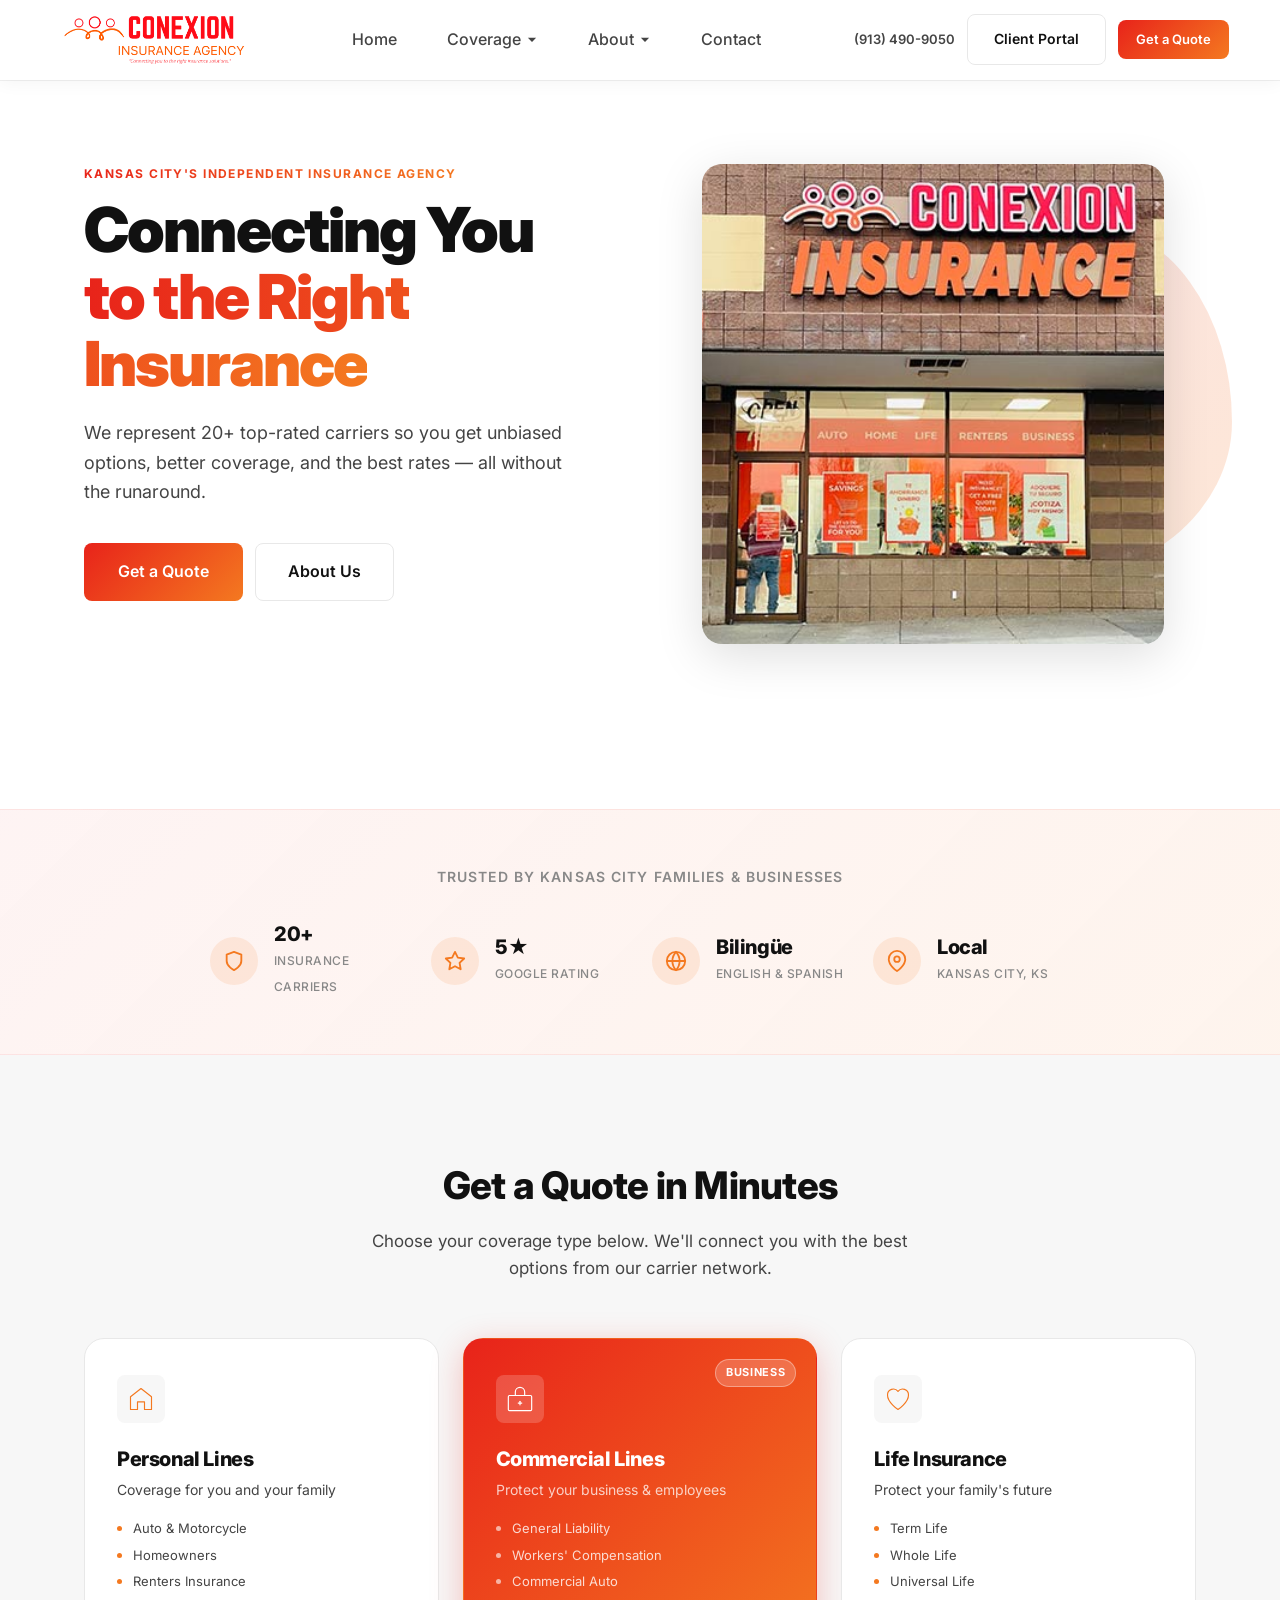
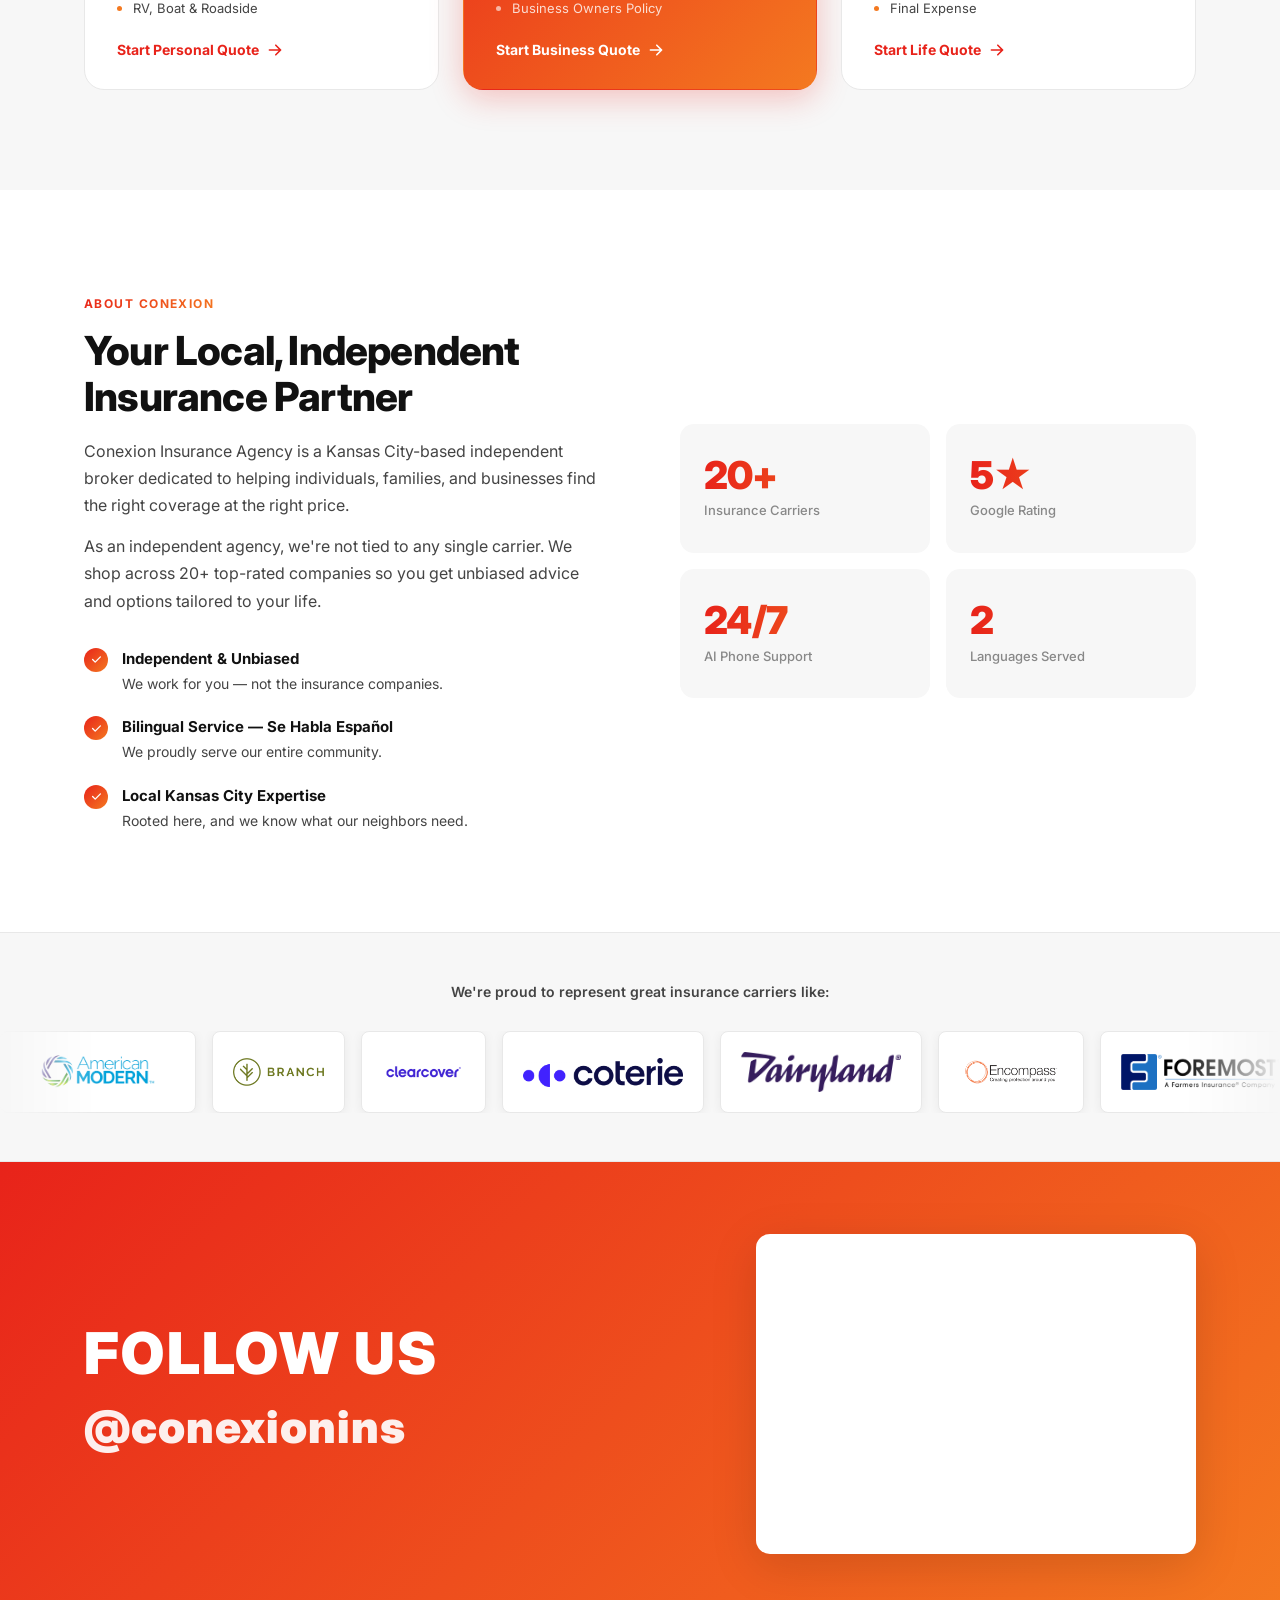
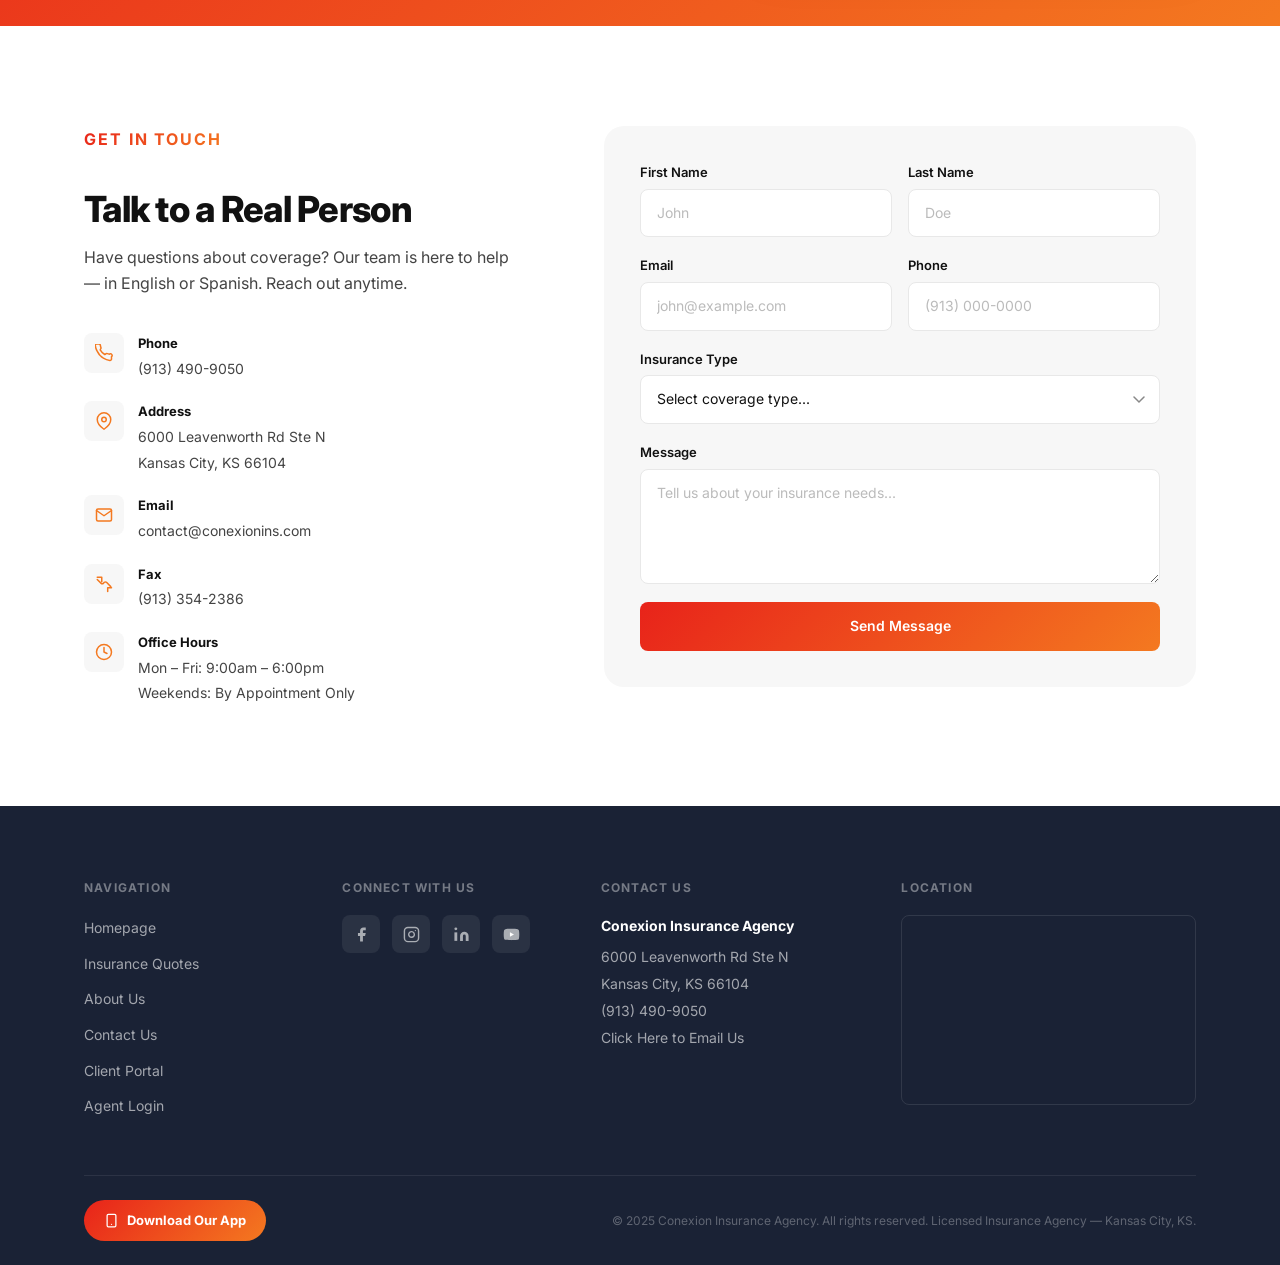
==== commit 58287062: "Update hero headline line breaks" ====
--- a/index.html
+++ b/index.html
@@ -22,8 +22,8 @@
     <div class="hero-content">
       <p class="eyebrow">Kansas City's Independent Insurance Agency</p>
       <h1 class="hero-headline">
-        Connecting You to<br>
-        <span class="gradient-text">the Right Insurance</span>
+        <span style="white-space:nowrap">Connecting You</span><br>
+        <span class="gradient-text">to the Right Insurance</span>
       </h1>
       <p class="hero-sub">
         We represent 20+ top-rated carriers so you get unbiased options, better coverage, and the best rates — all without the runaround.
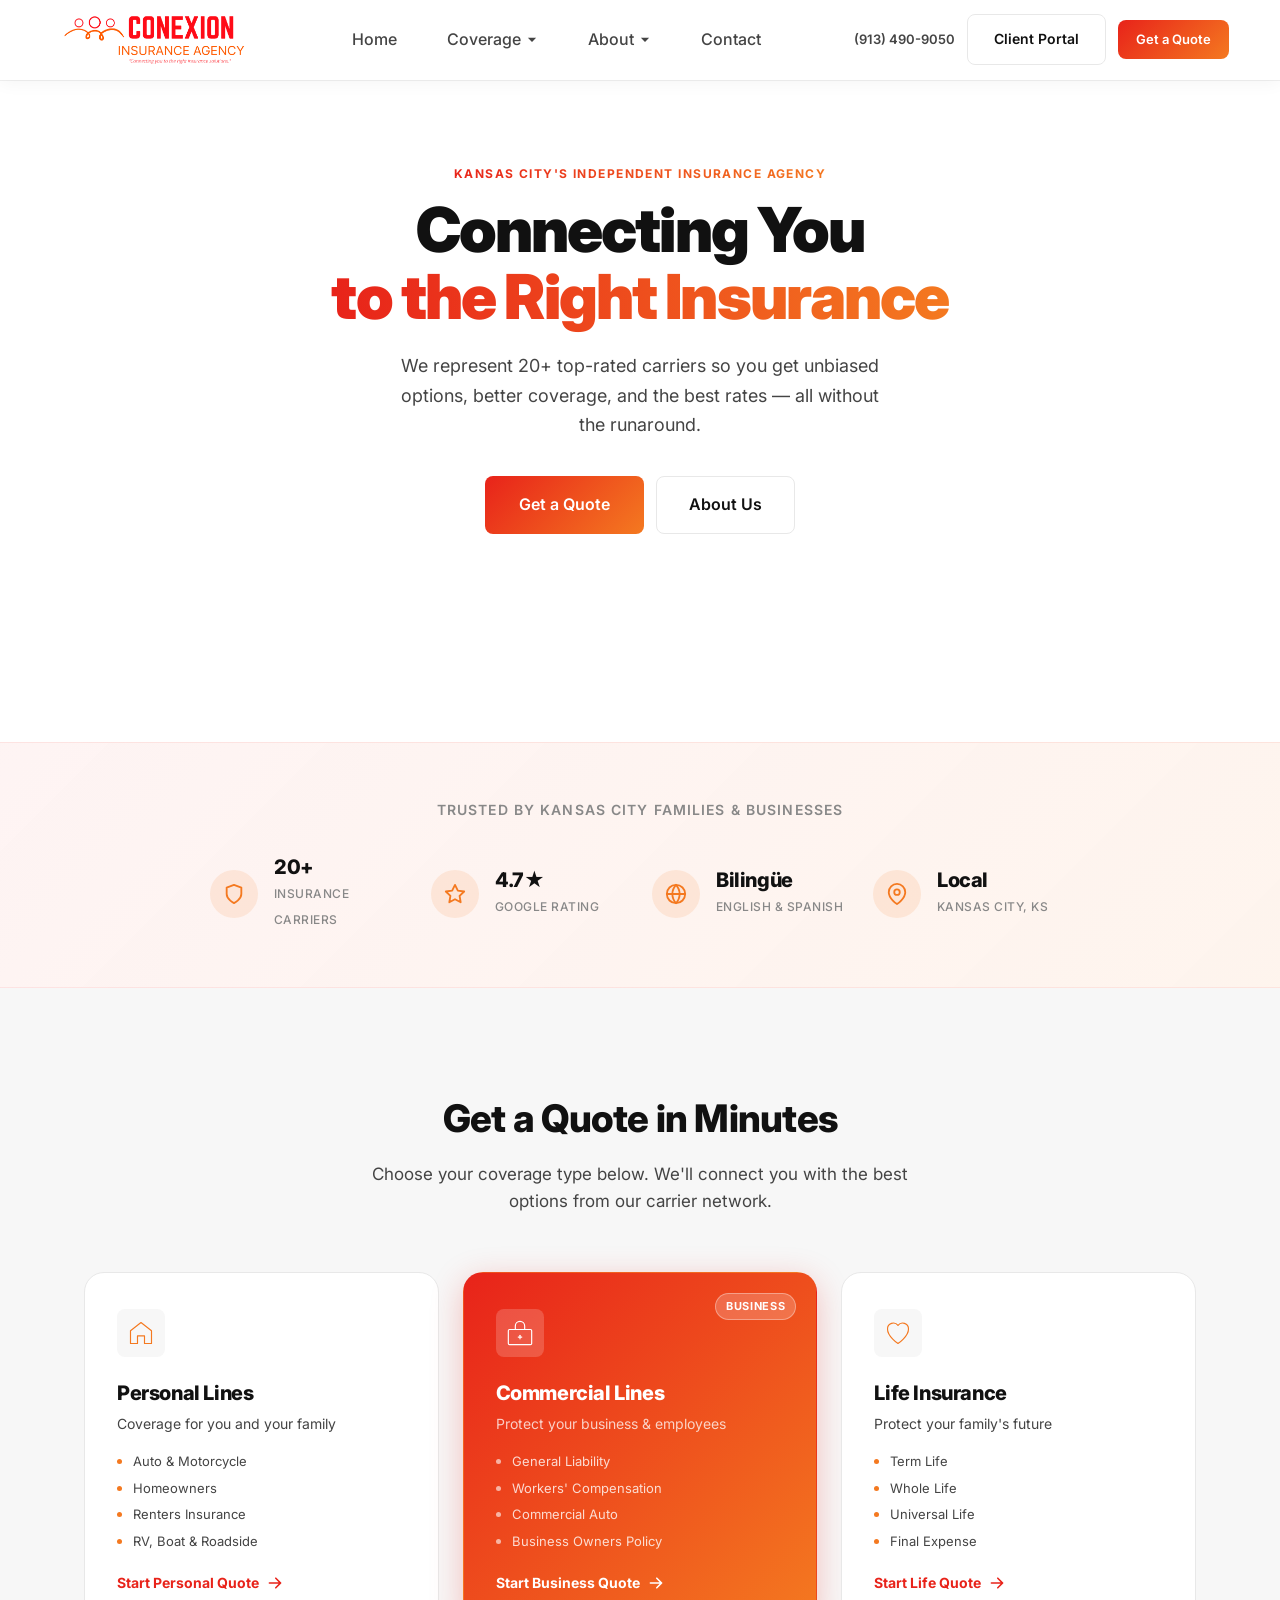
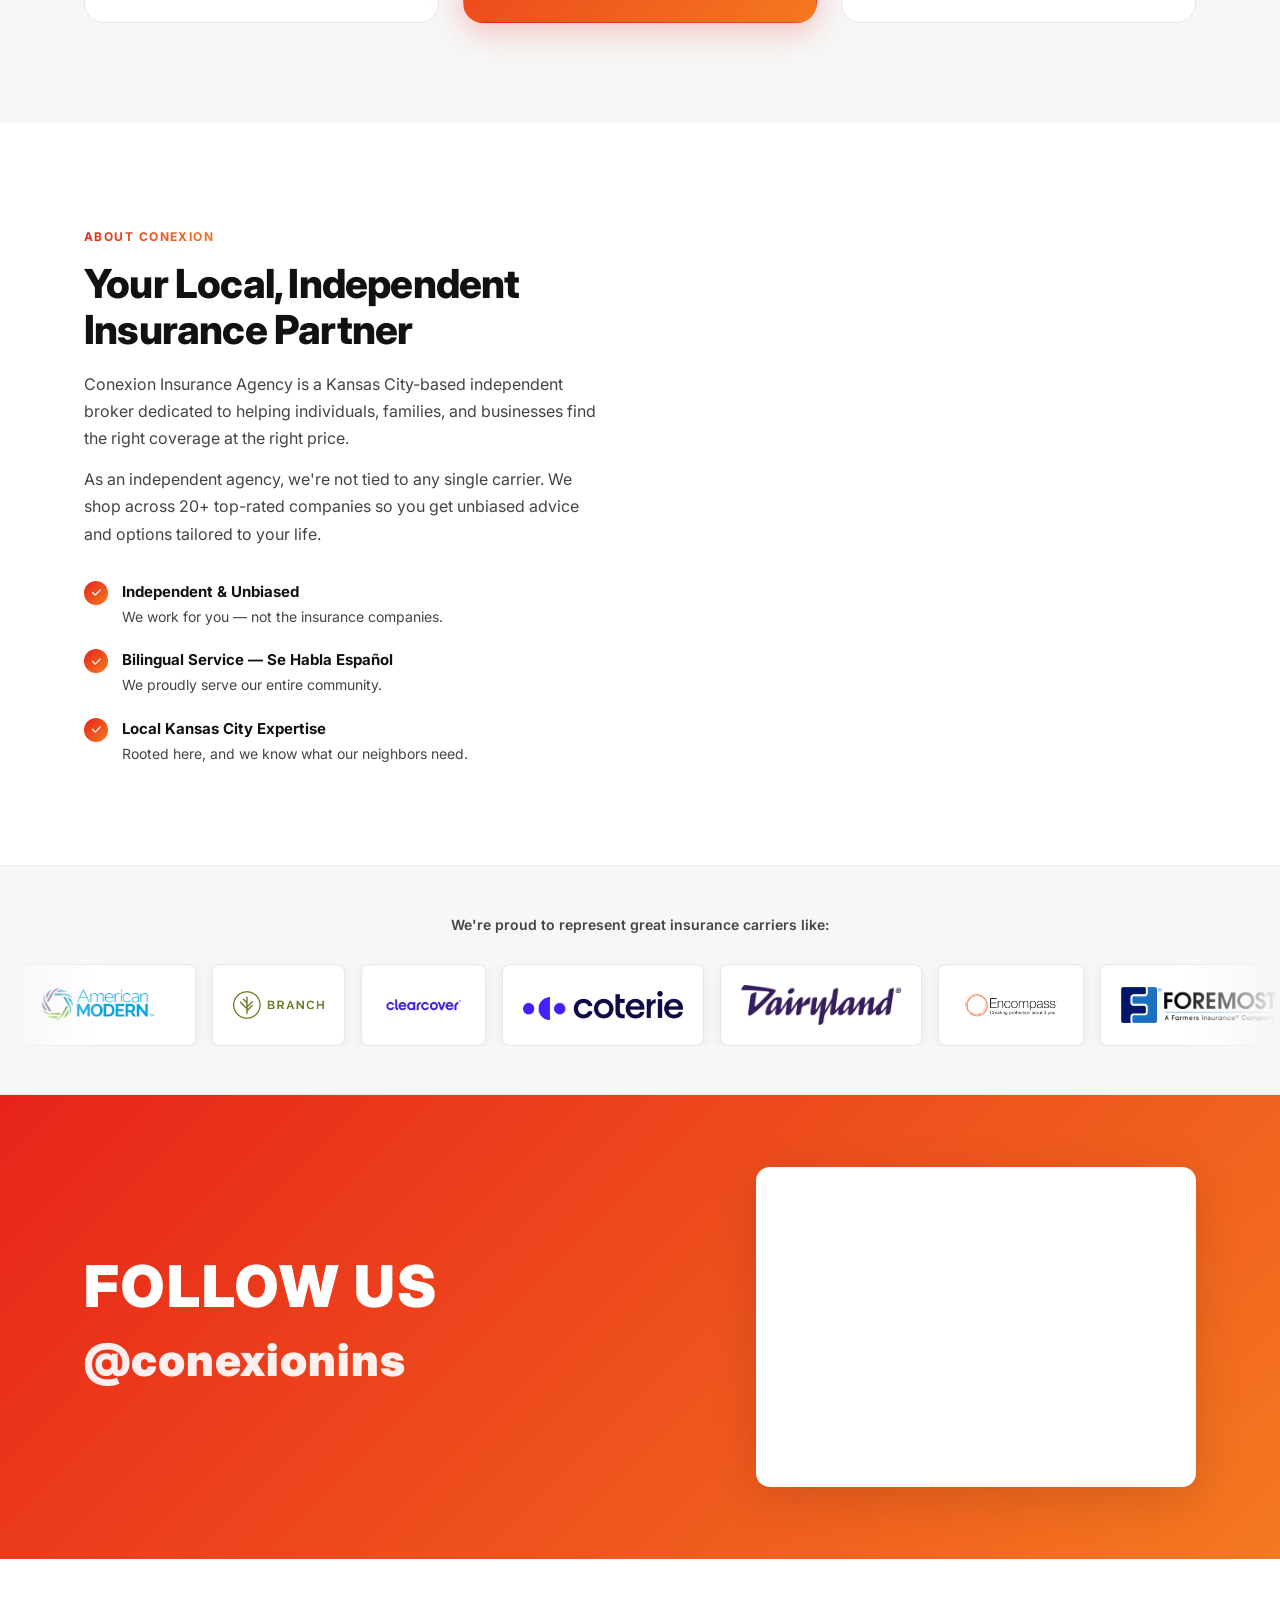
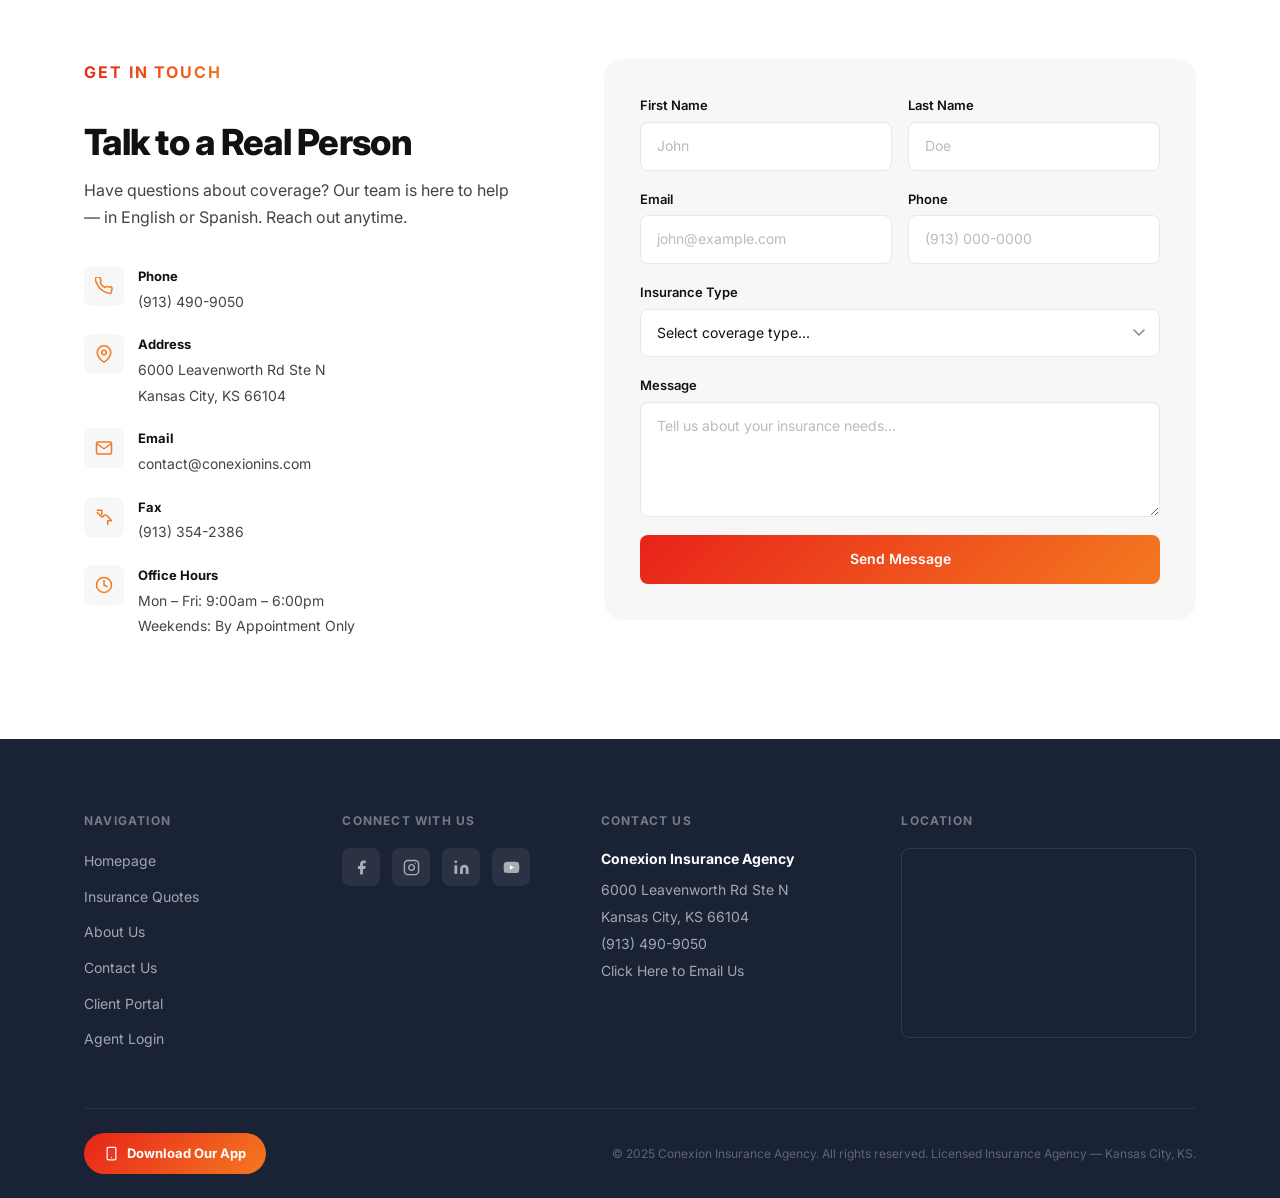
==== commit 85168c7e: "Add Elfsight Google Reviews widget; center hero; remove hero image" ====
--- a/index.html
+++ b/index.html
@@ -34,12 +34,6 @@
       </div>
     </div>
 
-    <div class="hero-visual">
-      <div class="hero-blob-shape"></div>
-      <div class="hero-photo-frame">
-        <img src="Images/outside.jpg" alt="Conexion Insurance Agency office" loading="eager">
-      </div>
-    </div>
   </section>
 
   <!-- ═══════════════════════════════════════════════
@@ -63,7 +57,7 @@
             <svg viewBox="0 0 24 24" fill="none" stroke="currentColor" stroke-width="2" stroke-linecap="round" stroke-linejoin="round"><polygon points="12 2 15.09 8.26 22 9.27 17 14.14 18.18 21.02 12 17.77 5.82 21.02 7 14.14 2 9.27 8.91 8.26 12 2"/></svg>
           </div>
           <div>
-            <strong>5★</strong>
+            <strong>4.7★</strong>
             <span>Google Rating</span>
           </div>
         </div>
@@ -228,23 +222,9 @@
           </div>
         </div>
 
-        <div class="about-stats-grid">
-          <div class="stat-card">
-            <span class="stat-num gradient-text">20+</span>
-            <span class="stat-label">Insurance Carriers</span>
-          </div>
-          <div class="stat-card">
-            <span class="stat-num gradient-text">5★</span>
-            <span class="stat-label">Google Rating</span>
-          </div>
-          <div class="stat-card">
-            <span class="stat-num gradient-text">24/7</span>
-            <span class="stat-label">AI Phone Support</span>
-          </div>
-          <div class="stat-card">
-            <span class="stat-num gradient-text">2</span>
-            <span class="stat-label">Languages Served</span>
-          </div>
+        <div class="about-reviews">
+          <script src="https://elfsightcdn.com/platform.js" async></script>
+          <div class="elfsight-app-00452bff-cc9b-44c9-9ecc-24300dfd9341" data-elfsight-app-lazy></div>
         </div>
 
       </div>
--- a/styles.css
+++ b/styles.css
@@ -387,17 +387,17 @@
 .hero {
   padding-top: var(--nav-h);
   padding-bottom: 80px;
-  display: grid;
-  grid-template-columns: 1fr 1fr;
-  align-items: center;
+  display: flex;
+  flex-direction: column;
+  align-items: center;
+  text-align: center;
   max-width: var(--max-w);
   margin: 0 auto;
   padding-left: 24px;
   padding-right: 24px;
-  gap: 60px;
-}
-
-.hero-content { padding: 80px 0; }
+}
+
+.hero-content { padding: 80px 0; max-width: 720px; }
 
 .hero-headline {
   font-size: clamp(38px, 5.5vw, 62px);
@@ -412,13 +412,14 @@
   color: var(--ink-light);
   line-height: 1.65;
   max-width: 480px;
-  margin-bottom: 36px;
+  margin: 0 auto 36px;
 }
 
 .hero-actions {
   display: flex;
   gap: 12px;
   flex-wrap: wrap;
+  justify-content: center;
   margin-bottom: 48px;
 }
 
@@ -644,10 +645,10 @@
 .about-feature strong { font-size: 15px; font-weight: 700; display: block; margin-bottom: 2px; }
 .about-feature p { font-size: 14px; color: var(--ink-light); margin: 0; }
 
-.about-stats-grid {
-  display: grid;
-  grid-template-columns: 1fr 1fr;
-  gap: 16px;
+.about-reviews {
+  display: flex;
+  align-items: flex-start;
+  min-width: 0;
 }
 
 .stat-card {
@@ -673,6 +674,14 @@
 /* ═══════════════════════════════════════════════
    CARRIERS MARQUEE
 ════════════════════════════════════════════════ */
+/* ═══════════════════════════════════════════════
+   REVIEWS
+════════════════════════════════════════════════ */
+.reviews-section {
+  padding: 80px 0;
+  background: var(--surface);
+}
+
 .carriers-section {
   padding: 48px 0;
   background: var(--bg-soft);
@@ -1113,7 +1122,6 @@
   .nav-container { gap: 0; }
 
   .quote-grid { grid-template-columns: 1fr; max-width: 480px; margin: 0 auto; }
-  .about-stats-grid { grid-template-columns: 1fr 1fr; }
   .form-row { grid-template-columns: 1fr; }
   .footer-grid { grid-template-columns: 1fr; gap: 28px; }
   .hero-visual { display: none; }
